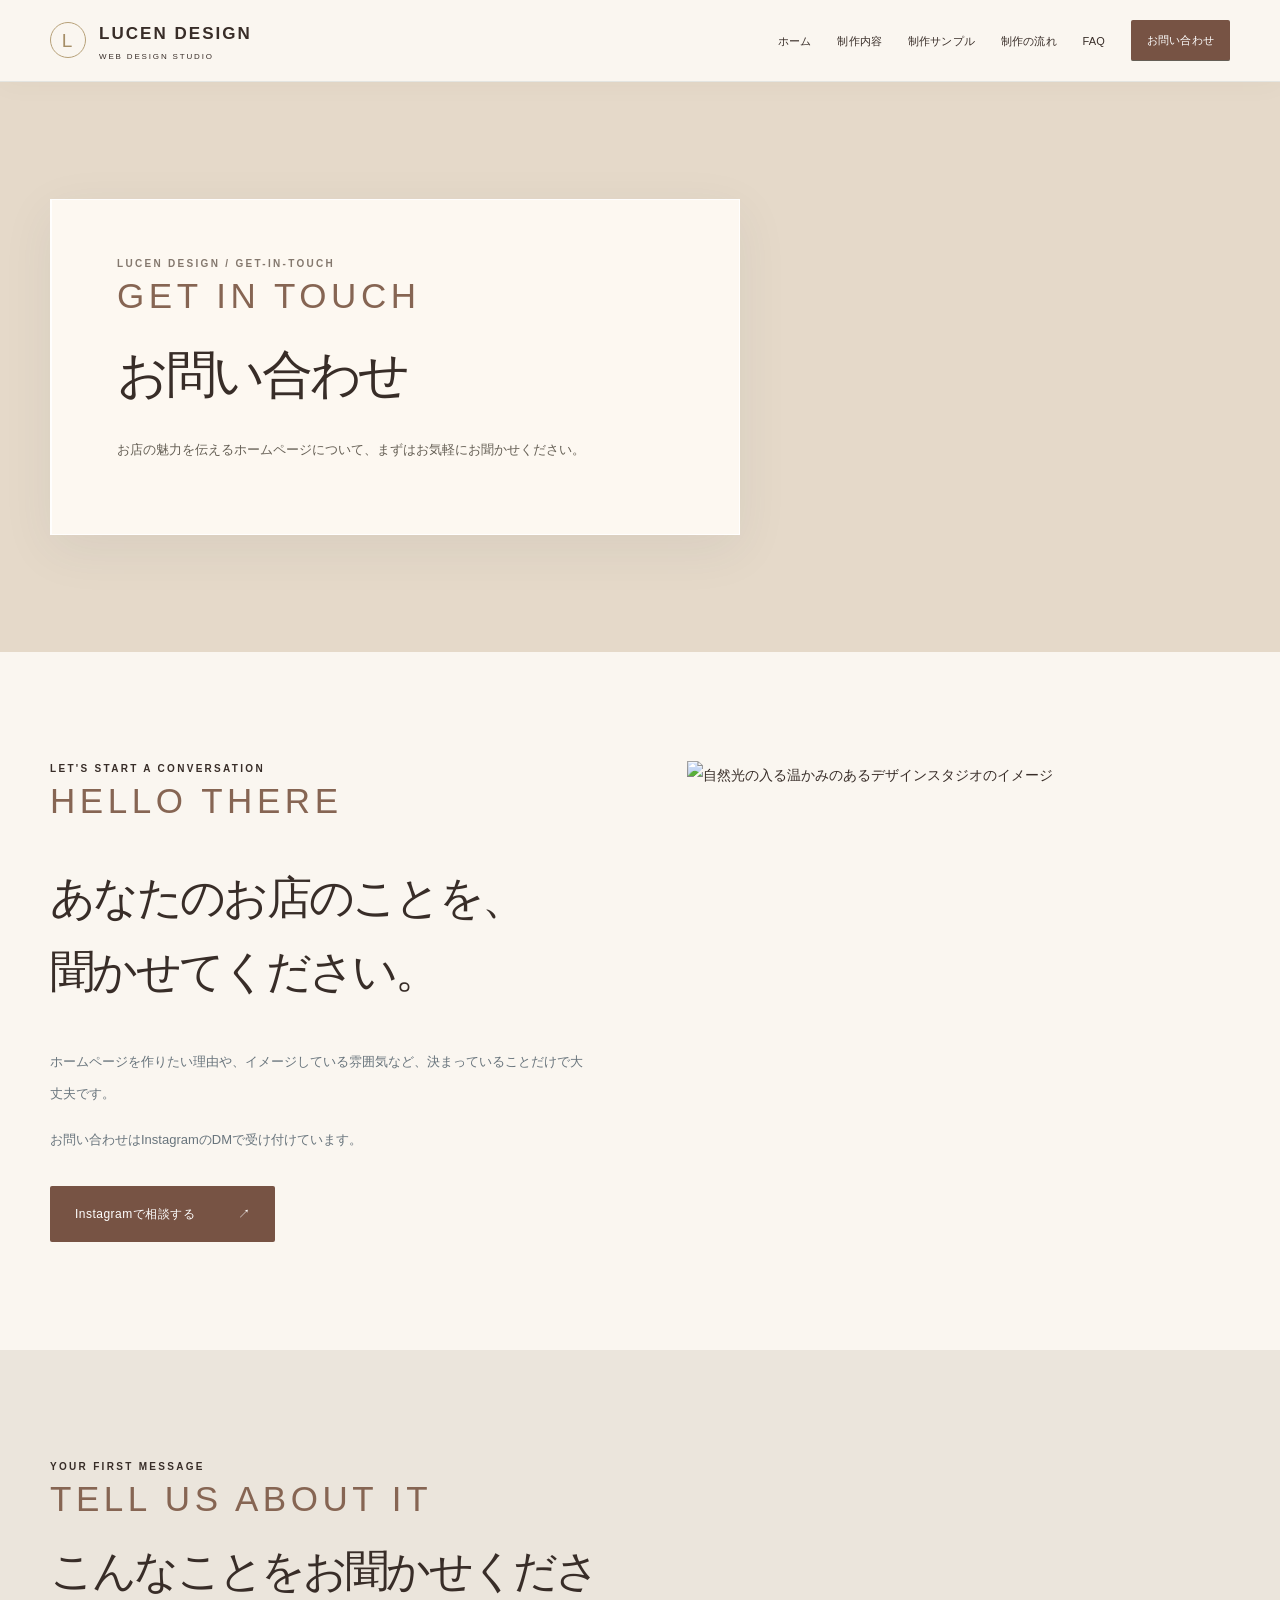
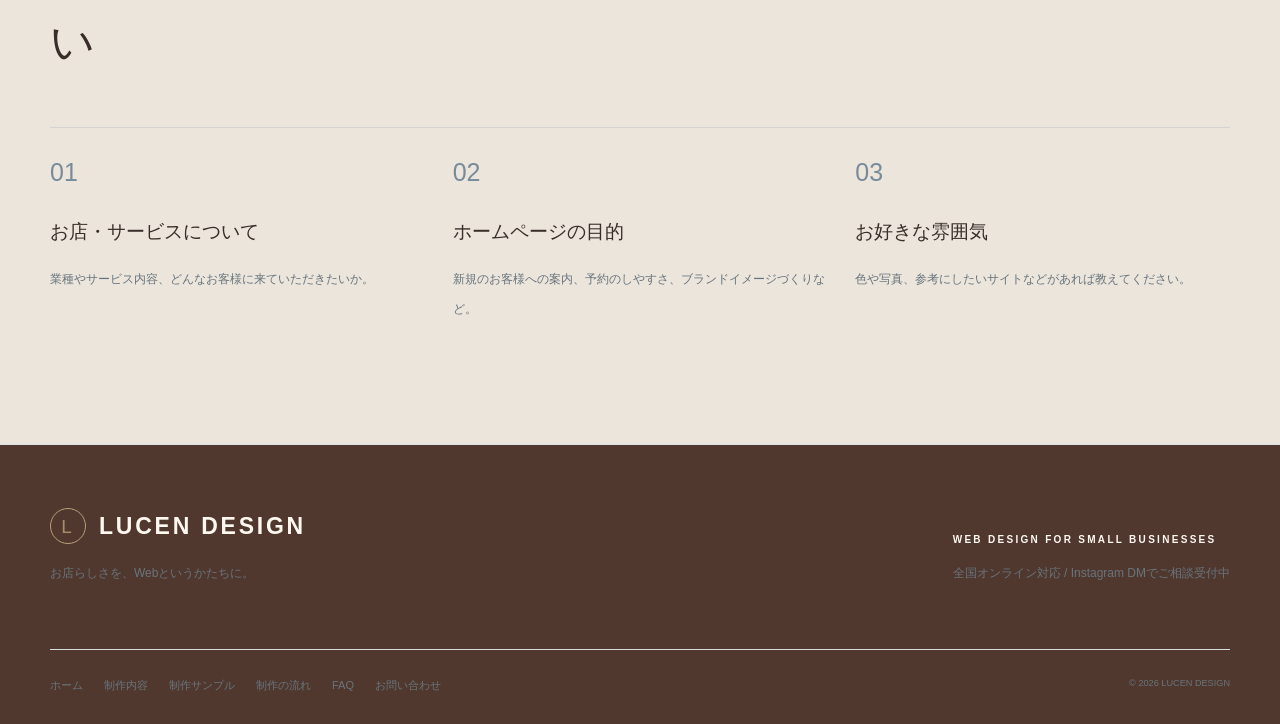
==== contact/index.html @ bf63c30c "Refresh ivory palette stylesheet cache version" ====
<!doctype html><html lang="ja"><head><meta charset="utf-8"><meta name="viewport" content="width=device-width,initial-scale=1"><meta name="theme-color" content="#FAF6F0"><meta name="description" content="LUCEN DESIGNのホームページ制作相談。InstagramのDMからお問い合わせいただけます。"><meta property="og:title" content="LUCEN DESIGN | お問い合わせ"><meta property="og:description" content="LUCEN DESIGNのホームページ制作相談。InstagramのDMからお問い合わせいただけます。"><meta property="og:type" content="website"><link rel="canonical" href="https://vbpzvm6dhc-svg.github.io/shop-website-projects/contact/"><meta name="design-version" content="LUCEN Editorial Glass v5 Production | 2026-11-01"><title>お問い合わせ | LUCEN DESIGN</title><style>
:root{--ink:#302d29;--muted:#706b64;--cream:#FAF6F0;--milk:#fffdf8;--stone:#e9e3da;--taupe:#a58e7e;--forest:#6A493C;--line:rgba(76,67,57,.19);--sans:Arial,'Hiragino Kaku Gothic ProN',sans-serif;}
*{box-sizing:border-box}html{scroll-behavior:smooth;scroll-padding-top:86px}body{margin:0;background:var(--cream);font:400 14px/2 var(--sans);color:var(--ink);-webkit-font-smoothing:antialiased}
a{color:inherit;text-decoration:none}a:focus-visible,summary:focus-visible{outline:2px solid #655447;outline-offset:5px}button{font:inherit}img{max-width:100%;display:block}::selection{background:#dbcbbc;color:#292620}
.wrap{width:min(100% - 84px,1180px);margin-inline:auto}.eyebrow{display:block;font:600 10px/1.8 Arial,sans-serif;letter-spacing:.23em;text-transform:uppercase}.editorial-label{font-family:Arial,sans-serif;font-style:normal;font-weight:500;font-size:clamp(25px,3.2vw,44px);line-height:1.25;color:#806d5e;letter-spacing:.085em;display:block;text-transform:uppercase}.section{padding:108px 0}.section-head{display:grid;grid-template-columns:1fr 1fr;gap:50px;align-items:end;margin-bottom:48px}.section-head h2,.title{font-weight:400;font-size:clamp(29px,3.4vw,48px);line-height:1.65;letter-spacing:-.065em;margin:14px 0 0}.section-head p,.lead{color:var(--muted);font-size:13px;line-height:2.5}.muted{color:var(--muted)}.small{font-size:11px}.line{border-top:1px solid var(--line)}.button{display:inline-flex;align-items:center;justify-content:space-between;gap:38px;padding:16px 25px;background:var(--forest);color:white;font-size:12px;font-weight:500;letter-spacing:.04em;min-width:225px;transition:background .2s,transform .2s}.button:hover{background:#4F372D;transform:translateY(-2px)}.button.ghost{background:transparent;color:var(--ink);border:1px solid #898075}.text-link{font-size:12px;letter-spacing:.04em;border-bottom:1px solid currentColor;padding-bottom:5px;display:inline-flex;gap:26px;align-items:center}.text-link:hover{opacity:.66}.footnote{font-size:11px;color:#847d73}
.site-header{height:82px;position:sticky;top:0;z-index:30;background:rgba(248,246,241,.92);border-bottom:1px solid rgba(70,63,54,.12);-webkit-backdrop-filter:blur(18px);backdrop-filter:blur(18px)}.header-inner{height:100%;display:flex;align-items:center;justify-content:space-between;gap:25px}.brand{display:flex;align-items:center;gap:13px;white-space:nowrap;font-size:17px;font-weight:600;letter-spacing:.12em}.brand-symbol{display:grid;place-items:center;border:1px solid #ae9f8f;width:36px;height:36px;border-radius:50%;font:400 19px/1 Arial,sans-serif;color:#8a7566}.brand small{display:block;font-size:8px;letter-spacing:.23em;font-weight:500;margin-top:0;line-height:1.6}.nav{display:flex;gap:clamp(12px,2vw,29px);align-items:center}.nav a{font-size:11px;white-space:nowrap;letter-spacing:.02em}.nav a[aria-current=page]{border-bottom:1px solid #655f56}.nav .contact-link{background:var(--forest);padding:9px 16px;color:#fff}.site-footer{background:#422F29;color:#e9e6de;padding:58px 0 28px}.footer-top{display:flex;justify-content:space-between;gap:35px;align-items:end;padding-bottom:52px}.footer-top .brand{font-size:23px}.footer-top p{font-size:12px;color:#CBB8A8}.footer-links{border-top:1px solid #826B5D;padding-top:24px;display:flex;gap:21px;flex-wrap:wrap;font-size:11px;color:#dddcd4}.footer-links small{margin-left:auto;color:#BCA799}
.hero{position:relative;min-height:730px;height:min(88svh,980px);background:#b7afa4 url('https://images.unsplash.com/photo-1497366811353-6870744d04b2?auto=format&fit=crop&w=2200&q=88') center 55%/cover no-repeat;isolation:isolate}.hero:after{content:"";position:absolute;inset:0;background:linear-gradient(90deg,rgba(26,26,22,.12),transparent 80%);z-index:-1}.hero-inner{height:100%;display:flex;align-items:center}.glass{background:rgba(252,249,242,.89);border:1px solid rgba(255,255,255,.77);box-shadow:0 25px 80px rgba(31,27,22,.16);backdrop-filter:blur(9px);-webkit-backdrop-filter:blur(9px)}.hero-panel{width:min(670px,67%);padding:clamp(35px,5vw,78px);position:relative}.hero-panel:after{content:"";display:block;width:65px;height:1px;background:#978271;margin-top:35px}.hero-panel .editorial-label{font-size:clamp(37px,5vw,66px);margin:0 0 -8px}.hero-panel h1{font-size:clamp(34px,4.1vw,59px);line-height:1.55;letter-spacing:-.07em;font-weight:400;margin:20px 0 25px}.hero-panel h1 span{display:block}.hero-panel p{font-size:13px;line-height:2.5;color:#5f594f;max-width:470px}.hero-actions{display:flex;align-items:center;gap:25px;flex-wrap:wrap;margin-top:34px}.hero-label{position:absolute;right:5vw;bottom:37px;font:500 10px/1.5 Arial,sans-serif;letter-spacing:.19em;color:white;text-shadow:0 1px 9px #333}.scroll-note{position:absolute;left:5vw;bottom:37px;font-size:10px;letter-spacing:.2em;color:#fff;text-shadow:0 1px 5px #333}
.ticker{border-bottom:1px solid var(--line);background:#fdfaf5}.ticker-inner{display:flex;justify-content:space-between;gap:20px;padding:16px 0;font:500 10px/1.8 Arial,sans-serif;letter-spacing:.19em;color:#8a8278}
.intro-grid{display:grid;grid-template-columns:37% 1fr;gap:9%;align-items:center}.portrait-frame{position:relative;min-height:540px}.portrait-frame img{height:540px;width:100%;object-fit:cover;filter:saturate(.74)}.portrait-label{position:absolute;bottom:-19px;right:-27px;background:rgba(251,249,245,.9);border:1px solid #fff;padding:20px 30px;backdrop-filter:blur(8px);font:400 27px/1.3 Arial,sans-serif;color:#987d69}.intro-copy h2{font-size:clamp(28px,3.3vw,44px);line-height:1.8;font-weight:400;letter-spacing:-.065em;margin:10px 0 25px}.intro-copy p{color:var(--muted);font-size:13px;line-height:2.6}.intro-copy .text-link{margin-top:22px}
.work-section{background:#eae4db}.projects{display:grid;grid-template-columns:1.16fr .84fr;gap:28px}.project{background:#f9f6ef;overflow:hidden;min-height:350px}.project-image{position:relative;height:380px;overflow:hidden;background:#cbb9a7}.project-image img{height:100%;width:100%;object-fit:cover;filter:saturate(.68)}.project-image:after{content:"";position:absolute;inset:0;background:linear-gradient(0deg,rgba(30,24,20,.42),transparent 65%)}.project-overlay{position:absolute;z-index:1;left:30px;bottom:28px;color:#fff;line-height:1.5}.project-overlay strong{font:400 clamp(27px,3vw,42px)/1.2 Arial,sans-serif;letter-spacing:.07em}.project-overlay small{display:block;font:500 10px/1.8 Arial,sans-serif;letter-spacing:.16em;margin-top:8px}.project-info{padding:25px 30px 30px;display:flex;justify-content:space-between;gap:20px;align-items:center}.project-info p{margin:0;font-size:11px;color:#6b655e;line-height:1.9}.project-info .arrow{font-size:24px}.project.alt .project-image{height:280px}.project.alt .project-info{padding-bottom:25px}.work-disclaimer{font-size:11px;color:#777168;margin:21px 0 0}
.values{display:grid;grid-template-columns:repeat(3,1fr);gap:28px;border-top:1px solid var(--line)}.value{padding-top:32px}.value .number{font:400 25px/1 Arial,sans-serif;color:#ae9988}.value h3{font-weight:500;font-size:19px;margin:23px 0 14px}.value p{font-size:12px;line-height:2.45;color:var(--muted)}
.story-strip{min-height:460px;display:flex;align-items:center;background:#bfb7ac url('https://images.unsplash.com/photo-1497366754035-f200968a6e72?auto=format&fit=crop&w=1400&q=85') center/cover no-repeat}.story-panel{padding:55px 65px;max-width:640px;margin-left:auto}.story-panel h2{font-size:clamp(26px,3vw,42px);font-weight:400;line-height:1.7;letter-spacing:-.06em;margin:0 0 23px}.story-panel p{font-size:12px;line-height:2.4;color:var(--muted)}
.steps{display:grid;grid-template-columns:repeat(4,1fr);gap:0;border-top:1px solid var(--line)}.step{padding:30px 23px 10px;border-right:1px solid var(--line)}.step:first-child{padding-left:0}.step:last-child{border-right:0}.step b{font:400 27px Arial,sans-serif;color:#A48C78}.step h3{font-size:16px;font-weight:500;margin:24px 0 10px}.step p{font-size:11px;line-height:2.2;color:var(--muted)}
.cta-section{background:#4F362D;color:#fff;padding:100px 0}.cta-grid{display:flex;justify-content:space-between;align-items:center;gap:40px}.cta-grid h2{font-size:clamp(30px,3.3vw,46px);line-height:1.7;font-weight:400;letter-spacing:-.06em;margin:6px 0 18px}.cta-grid p{font-size:12px;color:#E1D1C2}.cta-grid .editorial-label{color:#B28F78}.cta-grid .button{background:#f8f5f0;color:#422F29}
.subhero{min-height:570px;background:#c8c0b6 url('https://images.unsplash.com/photo-1497366754035-f200968a6e72?auto=format&fit=crop&w=1400&q=85') center/cover no-repeat;display:flex;align-items:center}.subhero .glass{padding:55px 65px;width:min(690px,70%)}.subhero .editorial-label{font-size:55px;margin-bottom:-4px}.subhero h1{font-size:clamp(34px,4vw,57px);line-height:1.6;font-weight:400;letter-spacing:-.065em;margin:0 0 18px}.subhero p{font-size:13px;color:#655f55;line-height:2.5}.subhero .eyebrow{color:#84786e}.article-section{padding:95px 0}.article-grid{display:grid;grid-template-columns:1fr 1fr;gap:35px}.editorial-card{background:#fffdf8;border:1px solid var(--line);padding:34px;min-height:190px}.editorial-card h3{font-weight:500;font-size:19px;letter-spacing:-.02em;margin:0 0 13px}.editorial-card p{font-size:12px;color:var(--muted);line-height:2.5;margin:0}.editorial-card .eyebrow{color:#aa9583;margin-bottom:14px}.mini-list{padding:0;list-style:none}.mini-list li{padding:20px 0;border-bottom:1px solid var(--line);font-size:13px;color:var(--muted)}.mini-list li strong{display:inline-block;min-width:135px;color:var(--ink);font-weight:500}
.detail-visual{display:grid;grid-template-columns:1fr 1fr;gap:40px;align-items:center}.detail-visual img{width:100%;height:460px;object-fit:cover}.detail-visual h2{font-size:clamp(30px,3vw,45px);font-weight:400;line-height:1.65}.detail-visual p{font-size:13px;color:var(--muted);line-height:2.55}.detail-visual .editorial-label{font-size:49px}
.faq-list{max-width:900px;margin:auto;border-top:1px solid var(--line)}details{border-bottom:1px solid var(--line)}summary{cursor:pointer;padding:25px 8px;display:flex;justify-content:space-between;gap:25px;list-style:none;font-size:14px;font-weight:500}summary::-webkit-details-marker{display:none}summary:after{content:'+';font-size:25px;line-height:1;color:#8d7d70}details[open] summary:after{content:'−'}details p{padding:0 8px 26px;margin:0;font-size:12px;color:var(--muted);line-height:2.5}
.contact-panel{display:grid;grid-template-columns:1fr 1fr;gap:8%;align-items:center}.contact-panel h2{font-size:clamp(30px,3.5vw,48px);line-height:1.65;letter-spacing:-.06em;font-weight:400}.contact-panel p{font-size:13px;color:var(--muted);line-height:2.5}.contact-panel .button{margin-top:17px}.contact-panel img{width:100%;height:480px;object-fit:cover}
@media(max-width:980px){.wrap{width:min(100% - 50px,1180px)}.nav{gap:13px}.nav a{font-size:10px}.header-inner{gap:12px}.hero-panel{width:min(680px,78%)}.projects{grid-template-columns:1fr 1fr}}
@media(max-width:720px){html{scroll-padding-top:115px}.site-header{height:auto;position:relative}.header-inner{display:block;padding:17px 0}.brand{margin-bottom:13px}.nav{display:flex;justify-content:flex-start;flex-wrap:wrap;gap:7px 17px}.nav a{font-size:10px}.nav .contact-link{padding:4px 11px}.wrap{width:min(100% - 36px,1180px)}.hero{height:auto;min-height:700px;background-position:58% center}.hero-inner{padding:80px 0;min-height:700px}.hero-panel{width:100%;padding:38px 27px}.hero-panel .editorial-label{font-size:46px}.hero-panel h1{font-size:clamp(31px,7.7vw,45px)}.hero-panel p{font-size:12px}.hero-actions{gap:18px}.hero-label,.scroll-note{bottom:17px;font-size:8px}.ticker-inner{font-size:8px}.ticker-inner span:nth-child(2){display:none}.section{padding:73px 0}.section-head{grid-template-columns:1fr;gap:6px;margin-bottom:32px}.section-head h2{font-size:32px}.intro-grid,.detail-visual,.contact-panel{grid-template-columns:1fr;gap:44px}.portrait-frame{min-height:350px}.portrait-frame img{height:380px}.portrait-label{right:0}.projects{grid-template-columns:1fr}.project-image,.project.alt .project-image{height:300px}.values{grid-template-columns:1fr}.value{padding-bottom:13px}.story-strip{padding:60px 0;min-height:410px}.story-panel{padding:33px 27px;margin:0}.steps{grid-template-columns:1fr 1fr}.step{border-bottom:1px solid var(--line);padding:22px!important}.step:nth-child(2){border-right:0}.cta-grid{display:block}.cta-grid .button{margin-top:28px}.subhero{min-height:560px;background-position:60% center}.subhero .glass{width:100%;padding:42px 30px}.article-grid{grid-template-columns:1fr;gap:18px}.article-section{padding:70px 0}.contact-panel img,.detail-visual img{height:330px}.footer-top{display:block}.footer-links small{margin-left:0;width:100%}}
@media(max-width:420px){.hero-panel{padding:33px 23px}.hero-panel h1{font-size:32px}.hero-panel .editorial-label{font-size:40px}.hero-actions .button{min-width:0;gap:15px}.hero-actions .text-link{font-size:11px}.steps{grid-template-columns:1fr}.step{border-right:0}.subhero .editorial-label{font-size:43px}.section-head h2{font-size:29px}}
@media(prefers-reduced-motion:reduce){html{scroll-behavior:auto}*,*:before,*:after{transition:none!important}}


/* Editorial Glass v4: cocoa and ivory, upright readable typography */
:root{--cream:#FAF6F0;--ink:#382D28;--muted:#75665B;--milk:#FFFCF7;--stone:#EBDFD3;--taupe:#A98875;--forest:#775344;--line:rgba(103,74,58,.2);--sans:-apple-system,BlinkMacSystemFont,"Hiragino Kaku Gothic ProN","Yu Gothic",Meiryo,Arial,sans-serif}
html,body{background:#FAF6F0!important;color:#382D28!important;font-family:var(--sans)!important}
.site-header{background:rgba(250,246,240,.96)!important}
.ticker,.section{background-color:#FAF6F0}
.work-section{background:#ECE0D5!important}
.site-footer,.cta-section{background:#50382F!important;color:#FFF9F1!important}
.nav .contact-link,.button{background:#775344!important;color:white!important}
.button:hover{background:#604233!important}
.glass{background:rgba(255,251,245,.92)!important;border-color:rgba(255,255,255,.85)!important}
.editorial-label,.hero-panel .editorial-label,.subhero .editorial-label,.cta-grid .editorial-label,.detail-visual .editorial-label,.portrait-label{
font-family:Arial,Helvetica,sans-serif!important;font-style:normal!important;font-weight:500!important;letter-spacing:.13em!important;text-transform:uppercase!important;line-height:1.3!important;color:#866553!important;font-size:clamp(22px,3vw,35px)!important}
.hero-panel .editorial-label,.subhero .editorial-label{margin-bottom:16px!important}
.portrait-label{font-size:15px!important}
.project-overlay strong{font-family:Arial,Helvetica,sans-serif!important;font-weight:500!important;letter-spacing:.1em!important}
@media(max-width:720px){.editorial-label,.hero-panel .editorial-label,.subhero .editorial-label{font-size:clamp(20px,5vw,28px)!important}}

/* Production QA v5 — consistent brown palette and readable small text */
@media(max-width:720px){.nav a,.footer-links a,.project-info p,.value p,.step p,.work-disclaimer,.eyebrow,.footnote{font-size:12px!important;line-height:1.85}.nav{row-gap:8px}.hero-panel p,.subhero p{font-size:13px!important;line-height:2.2}.hero-panel{max-width:640px}.header-inner{padding-block:16px}}
.skip-link{position:absolute;left:12px;top:-80px;background:#50382F;color:#fff;padding:9px 14px;z-index:999}.skip-link:focus{top:12px}
</style><link rel="icon" type="image/svg+xml" href="../favicon.svg"><link rel="stylesheet" href="../ivory-theme.css?v=7"></head><body><a class="skip-link" href="#main">本文へスキップ</a><header class="site-header"><div class="wrap header-inner"><a class="brand" href="../" aria-label="LUCEN DESIGN ホーム"><span class="brand-symbol" aria-hidden="true">L</span><span>LUCEN DESIGN<small>WEB DESIGN STUDIO</small></span></a><nav class="nav" aria-label="メインナビゲーション"><a href="../">ホーム</a><a href="../services/">制作内容</a><a href="../works/">制作サンプル</a><a href="../process/">制作の流れ</a><a href="../faq/">FAQ</a><a href="../contact/" aria-current="page" class="contact-link">お問い合わせ</a></nav></div></header><main id="main"><section class="subhero" style="background-image:url('https://images.unsplash.com/photo-1497366811353-6870744d04b2?auto=format&fit=crop&w=2200&q=88')"><div class="wrap"><div class="glass"><span class="eyebrow">LUCEN DESIGN / GET-IN-TOUCH</span><span class="editorial-label" lang="en">Get in touch</span><h1>お問い合わせ</h1><p>お店の魅力を伝えるホームページについて、まずはお気軽にお聞かせください。</p></div></div></section>
<section class="section"><div class="wrap contact-panel"><div><span class="eyebrow">LET'S START A CONVERSATION</span><span class="editorial-label">Hello there</span><h2>あなたのお店のことを、<br>聞かせてください。</h2><p>ホームページを作りたい理由や、イメージしている雰囲気など、決まっていることだけで大丈夫です。</p><p>お問い合わせはInstagramのDMで受け付けています。</p><a class="button" href="https://www.instagram.com/lucen.design/" target="_blank" rel="noopener noreferrer">Instagramで相談する <span aria-hidden="true">↗</span></a></div><img src="https://images.unsplash.com/photo-1497366858526-0766cadbe8fa?auto=format&fit=crop&w=1400&q=85" alt="自然光の入る温かみのあるデザインスタジオのイメージ" loading="lazy"></div></section>
<section class="section" style="background:#ebe5dc"><div class="wrap"><div class="section-head"><div><span class="eyebrow">YOUR FIRST MESSAGE</span><span class="editorial-label">Tell us about it</span><h2>こんなことをお聞かせください</h2></div></div><div class="values"><div class="value"><span class="number">01</span><h3>お店・サービスについて</h3><p>業種やサービス内容、どんなお客様に来ていただきたいか。</p></div><div class="value"><span class="number">02</span><h3>ホームページの目的</h3><p>新規のお客様への案内、予約のしやすさ、ブランドイメージづくりなど。</p></div><div class="value"><span class="number">03</span><h3>お好きな雰囲気</h3><p>色や写真、参考にしたいサイトなどがあれば教えてください。</p></div></div></div></section></main><footer class="site-footer"><div class="wrap"><div class="footer-top"><div><a href="../" class="brand"><span class="brand-symbol" aria-hidden="true">L</span>LUCEN DESIGN</a><p>お店らしさを、Webというかたちに。</p></div><div><span class="eyebrow">WEB DESIGN FOR SMALL BUSINESSES</span><p>全国オンライン対応 / Instagram DMでご相談受付中</p></div></div><div class="footer-links"><a href="../">ホーム</a><a href="../services/">制作内容</a><a href="../works/">制作サンプル</a><a href="../process/">制作の流れ</a><a href="../faq/">FAQ</a><a href="../contact/">お問い合わせ</a><small>© 2026 LUCEN DESIGN</small></div></div></footer></body></html>
---- ivory-theme.css ----
/* LUCEN DESIGN — Ivory Editorial refinement. Visual styling only. */
:root{--ink:#39342e;--muted:#776f65;--cream:#f8f5ed;--milk:#fffdf8;--stone:#eee8de;--taupe:#b6a28b;--forest:#77634f;--line:rgba(116,96,74,.18)}
body{background:#f8f5ed;color:var(--ink)}
.site-header{background:rgba(255,253,247,.95);border-bottom:1px solid #e7ded0;box-shadow:0 3px 25px rgba(94,75,51,.035)}
.brand-symbol{border-color:#c6ab83;color:#a48660}
.nav .contact-link,.button{background:#796651;color:#fff;border-radius:2px}
.nav .contact-link:hover,.button:hover{background:#5f4c3a}
.button.ghost{background:rgba(255,253,247,.75);border-color:#c5b49e;color:#54483c}
.hero{background-color:#e8dfd1;background-blend-mode:screen}
.hero:after{background:linear-gradient(90deg,rgba(250,246,237,.28),rgba(251,248,242,.09))}
.glass{background:rgba(255,253,247,.94);border:1px solid rgba(217,203,181,.8);box-shadow:0 18px 65px rgba(91,71,49,.10)}
.hero-panel{border-left:3px solid #c7aa7e}
.hero-panel:after{background:#bba17d}
.editorial-label{color:#a18a6c;letter-spacing:.1em}
.ticker{background:#fffcf6}
.work-section{background:#f0eae0}
.project,.editorial-card{background:#fffcf7;border:1px solid #e9dfd1;box-shadow:0 12px 32px rgba(102,79,50,.045)}
.project-image{background:#e2d4c1}
.portrait-label{background:#fffcf6;color:#a58a6c;border:1px solid #e8dece}
.story-strip{background-color:#e5d9c9;background-blend-mode:screen}
.story-panel{border-left:3px solid #c7aa7e}
.cta-section{background:#e9dfd0;color:#44392f;border-top:1px solid #d8c9b4;border-bottom:1px solid #d8c9b4}
.cta-grid p{color:#756859}.cta-grid .editorial-label{color:#9b8060}.cta-grid .button{background:#75604b;color:#fff}
.site-footer{background:#e9e1d5;color:#4b4035;border-top:1px solid #d8c8b3}
.footer-top p,.footer-links,.footer-links small{color:#796b5d}
.footer-links{border-top-color:#cfc0ac}
.subhero{background-color:#e5d9c9;background-blend-mode:screen}
.subhero .glass{border-left:3px solid #c7aa7e}
.value .number,.step b{color:#b59b79}
a:focus-visible,summary:focus-visible{outline-color:#a88b62}
@media(max-width:700px){.hero-panel{border-left-width:2px}.site-header{background:rgba(255,253,247,.97)}}

/* LUCEN refined palette: ivory 85%, dusty blue 12%, champagne gold 3%. */
:root{--ink:#36414a;--muted:#68747c;--cream:#f8f5ed;--milk:#fffdf8;--stone:#eeeae2;--taupe:#788b9b;--forest:#788b9b;--line:rgba(120,139,155,.20)}
body{background:#f8f5ed;color:#36414a}
.site-header{background:rgba(255,253,248,.96);border-bottom-color:#e4e5e1}
.brand-symbol{color:#a58e68;border-color:#b6a078}
.editorial-label,.portrait-label{color:#788b9b}
.hero-panel{border-left:2px solid #b6a078}
.hero-panel:after{background:#b6a078}
.glass{background:rgba(255,253,248,.94);border-color:rgba(120,139,155,.17);box-shadow:0 14px 48px rgba(54,65,74,.075)}
.nav .contact-link,.button,.cta-grid .button{background:#788b9b;color:#fff}
.nav .contact-link:hover,.button:hover,.cta-grid .button:hover{background:#627888}
.button.ghost{background:#fffdf8;color:#36414a;border-color:#c6d0d6}
.work-section{background:#f1eee7}
.project,.editorial-card{background:#fffdf8;border-color:#e2e5e5;box-shadow:0 10px 28px rgba(54,65,74,.035)}
.cta-section{background:#eef0ed;color:#36414a;border-color:#dce2e3}
.cta-grid p{color:#68747c}.cta-grid .editorial-label{color:#788b9b}
.site-footer{background:#eceeea;color:#36414a;border-top-color:#dce2e3}
.footer-top p,.footer-links,.footer-links small{color:#68747c}
.footer-links{border-top-color:#d4dcde}
.value .number,.step b{color:#788b9b}
.story-panel,.subhero .glass{border-left:2px solid #b6a078}
a:focus-visible,summary:focus-visible{outline-color:#788b9b}
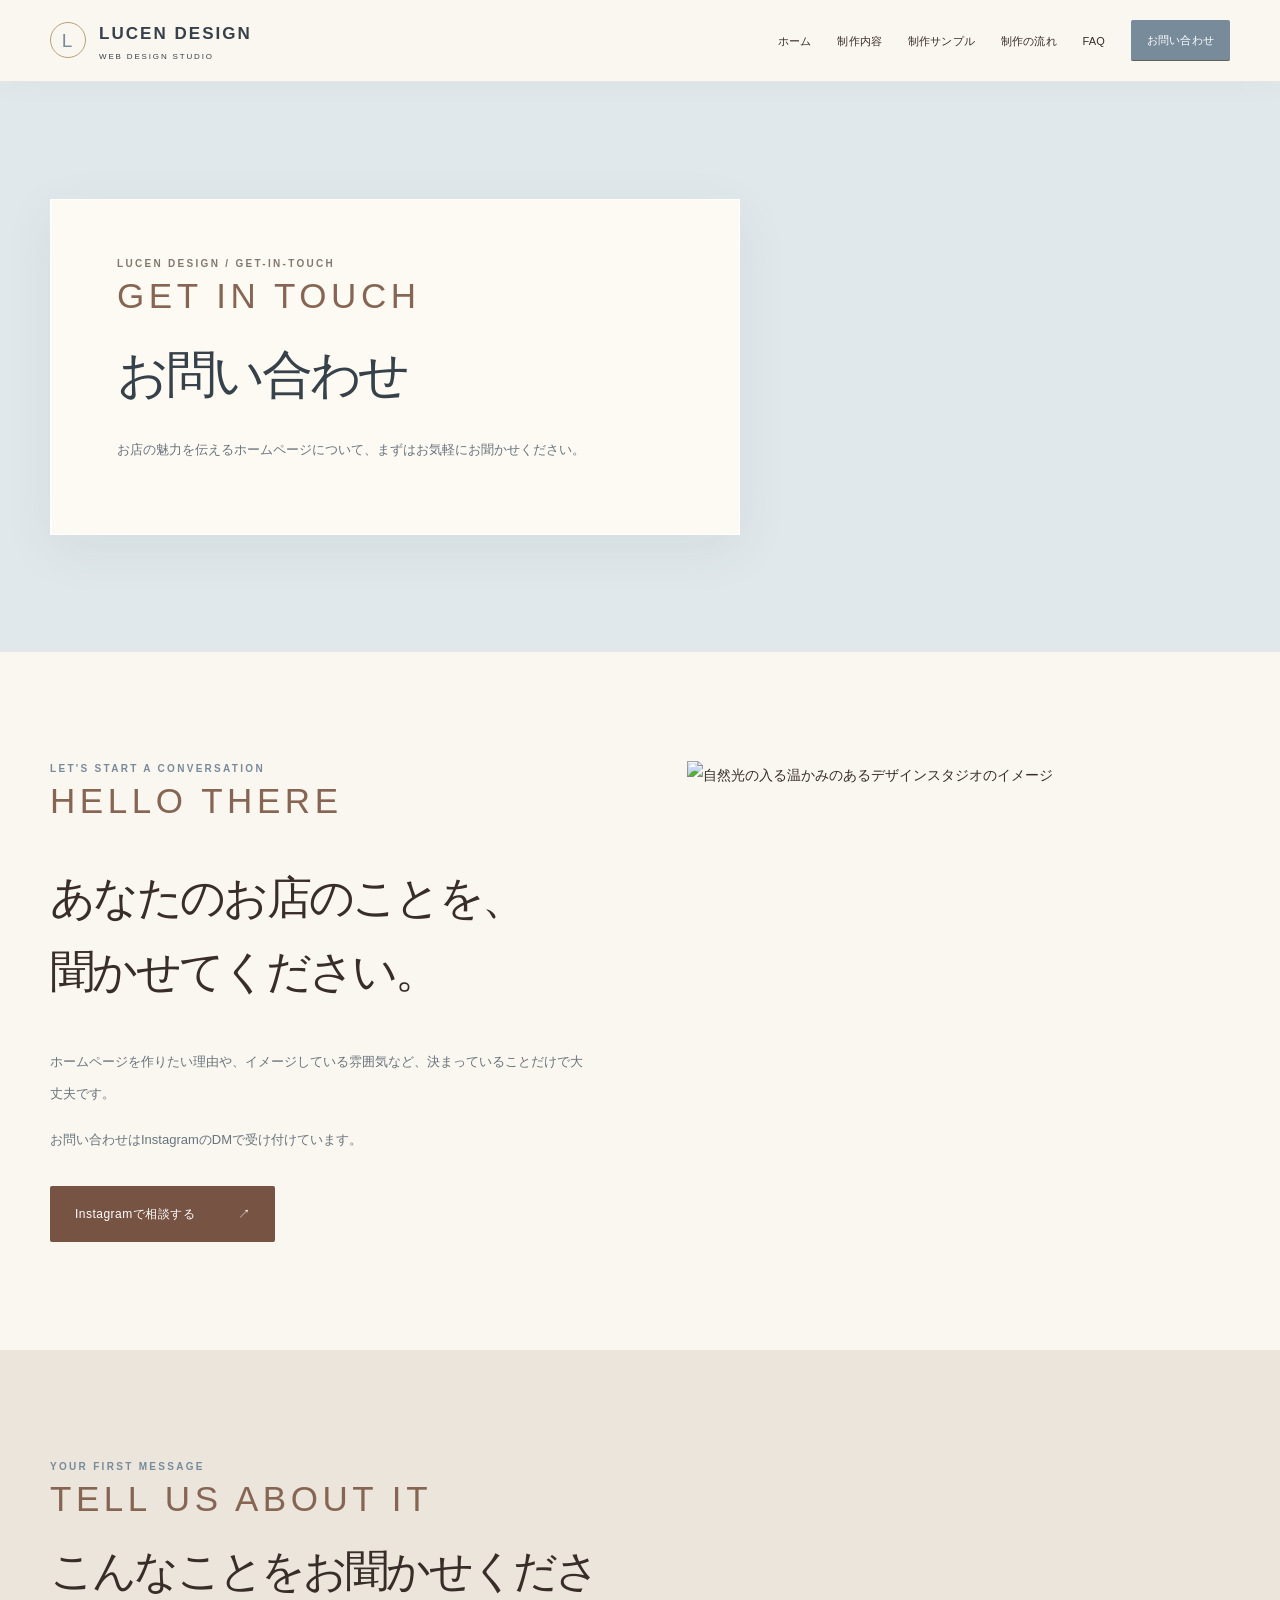
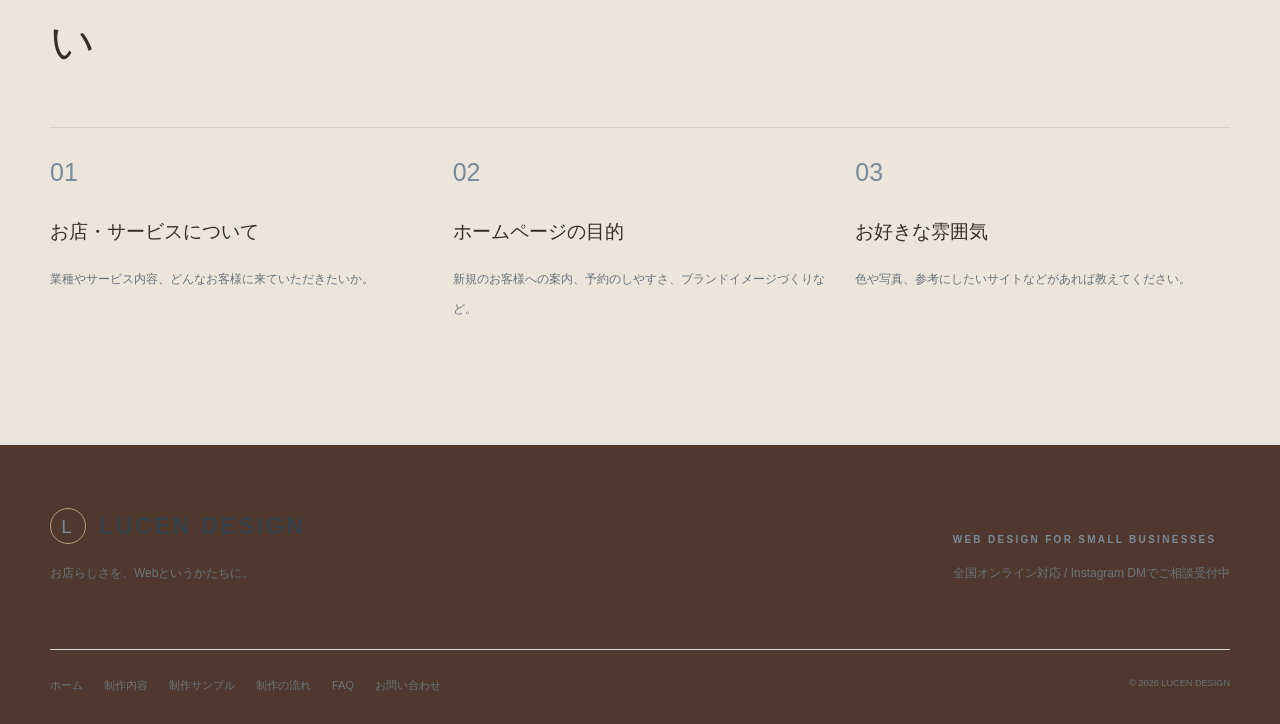
==== commit f490431e: "Bust theme cache for visible blue palette v8" ====
--- a/contact/index.html
+++ b/contact/index.html
@@ -42,6 +42,6 @@
 /* Production QA v5 — consistent brown palette and readable small text */
 @media(max-width:720px){.nav a,.footer-links a,.project-info p,.value p,.step p,.work-disclaimer,.eyebrow,.footnote{font-size:12px!important;line-height:1.85}.nav{row-gap:8px}.hero-panel p,.subhero p{font-size:13px!important;line-height:2.2}.hero-panel{max-width:640px}.header-inner{padding-block:16px}}
 .skip-link{position:absolute;left:12px;top:-80px;background:#50382F;color:#fff;padding:9px 14px;z-index:999}.skip-link:focus{top:12px}
-</style><link rel="icon" type="image/svg+xml" href="../favicon.svg"><link rel="stylesheet" href="../ivory-theme.css?v=7"></head><body><a class="skip-link" href="#main">本文へスキップ</a><header class="site-header"><div class="wrap header-inner"><a class="brand" href="../" aria-label="LUCEN DESIGN ホーム"><span class="brand-symbol" aria-hidden="true">L</span><span>LUCEN DESIGN<small>WEB DESIGN STUDIO</small></span></a><nav class="nav" aria-label="メインナビゲーション"><a href="../">ホーム</a><a href="../services/">制作内容</a><a href="../works/">制作サンプル</a><a href="../process/">制作の流れ</a><a href="../faq/">FAQ</a><a href="../contact/" aria-current="page" class="contact-link">お問い合わせ</a></nav></div></header><main id="main"><section class="subhero" style="background-image:url('https://images.unsplash.com/photo-1497366811353-6870744d04b2?auto=format&fit=crop&w=2200&q=88')"><div class="wrap"><div class="glass"><span class="eyebrow">LUCEN DESIGN / GET-IN-TOUCH</span><span class="editorial-label" lang="en">Get in touch</span><h1>お問い合わせ</h1><p>お店の魅力を伝えるホームページについて、まずはお気軽にお聞かせください。</p></div></div></section>
+</style><link rel="icon" type="image/svg+xml" href="../favicon.svg"><link rel="stylesheet" href="../ivory-theme.css?v=8"></head><body><a class="skip-link" href="#main">本文へスキップ</a><header class="site-header"><div class="wrap header-inner"><a class="brand" href="../" aria-label="LUCEN DESIGN ホーム"><span class="brand-symbol" aria-hidden="true">L</span><span>LUCEN DESIGN<small>WEB DESIGN STUDIO</small></span></a><nav class="nav" aria-label="メインナビゲーション"><a href="../">ホーム</a><a href="../services/">制作内容</a><a href="../works/">制作サンプル</a><a href="../process/">制作の流れ</a><a href="../faq/">FAQ</a><a href="../contact/" aria-current="page" class="contact-link">お問い合わせ</a></nav></div></header><main id="main"><section class="subhero" style="background-image:url('https://images.unsplash.com/photo-1497366811353-6870744d04b2?auto=format&fit=crop&w=2200&q=88')"><div class="wrap"><div class="glass"><span class="eyebrow">LUCEN DESIGN / GET-IN-TOUCH</span><span class="editorial-label" lang="en">Get in touch</span><h1>お問い合わせ</h1><p>お店の魅力を伝えるホームページについて、まずはお気軽にお聞かせください。</p></div></div></section>
 <section class="section"><div class="wrap contact-panel"><div><span class="eyebrow">LET'S START A CONVERSATION</span><span class="editorial-label">Hello there</span><h2>あなたのお店のことを、<br>聞かせてください。</h2><p>ホームページを作りたい理由や、イメージしている雰囲気など、決まっていることだけで大丈夫です。</p><p>お問い合わせはInstagramのDMで受け付けています。</p><a class="button" href="https://www.instagram.com/lucen.design/" target="_blank" rel="noopener noreferrer">Instagramで相談する <span aria-hidden="true">↗</span></a></div><img src="https://images.unsplash.com/photo-1497366858526-0766cadbe8fa?auto=format&fit=crop&w=1400&q=85" alt="自然光の入る温かみのあるデザインスタジオのイメージ" loading="lazy"></div></section>
 <section class="section" style="background:#ebe5dc"><div class="wrap"><div class="section-head"><div><span class="eyebrow">YOUR FIRST MESSAGE</span><span class="editorial-label">Tell us about it</span><h2>こんなことをお聞かせください</h2></div></div><div class="values"><div class="value"><span class="number">01</span><h3>お店・サービスについて</h3><p>業種やサービス内容、どんなお客様に来ていただきたいか。</p></div><div class="value"><span class="number">02</span><h3>ホームページの目的</h3><p>新規のお客様への案内、予約のしやすさ、ブランドイメージづくりなど。</p></div><div class="value"><span class="number">03</span><h3>お好きな雰囲気</h3><p>色や写真、参考にしたいサイトなどがあれば教えてください。</p></div></div></div></section></main><footer class="site-footer"><div class="wrap"><div class="footer-top"><div><a href="../" class="brand"><span class="brand-symbol" aria-hidden="true">L</span>LUCEN DESIGN</a><p>お店らしさを、Webというかたちに。</p></div><div><span class="eyebrow">WEB DESIGN FOR SMALL BUSINESSES</span><p>全国オンライン対応 / Instagram DMでご相談受付中</p></div></div><div class="footer-links"><a href="../">ホーム</a><a href="../services/">制作内容</a><a href="../works/">制作サンプル</a><a href="../process/">制作の流れ</a><a href="../faq/">FAQ</a><a href="../contact/">お問い合わせ</a><small>© 2026 LUCEN DESIGN</small></div></div></footer></body></html>
--- a/ivory-theme.css
+++ b/ivory-theme.css
@@ -52,3 +52,23 @@
 .value .number,.step b{color:#788b9b}
 .story-panel,.subhero .glass{border-left:2px solid #b6a078}
 a:focus-visible,summary:focus-visible{outline-color:#788b9b}
+
+/* v8: visible blue-and-ivory treatment, replacing remaining hard-coded brown values */
+.hero{background-color:#dbe5e9;background-blend-mode:luminosity; }
+.hero:after{background:linear-gradient(90deg,rgba(241,246,247,.22),rgba(240,244,245,.06))}
+.hero-panel.glass{background:rgba(255,253,248,.96);border:1px solid #dce4e7;border-left:3px solid #b6a078}
+.hero-panel .editorial-label,.subhero .editorial-label,.section-head .editorial-label{color:#788b9b}
+.hero-panel h1,.subhero h1{color:#36414a}
+.hero-panel p,.subhero p{color:#68747c}
+.hero-actions .text-link{color:#526d80;border-bottom-color:#788b9b}
+.nav .contact-link{background:#788b9b!important;color:#fff}
+.nav .contact-link:hover{background:#627888!important}
+.ticker,.ticker-inner{background:#f0f3f2;color:#667f8e}
+.brand{color:#36414a}.brand-symbol{color:#788b9b;border-color:#b6a078}
+.eyebrow{color:#788b9b}
+.hero-label,.scroll-note{color:#fff}
+.project-info p,.work-disclaimer,.footnote{color:#68747c}
+.editorial-card .eyebrow{color:#788b9b}
+.story-strip,.subhero{background-color:#e0e8eb;background-blend-mode:luminosity}
+.cta-section{background:#e5ebed;color:#36414a}
+.site-footer{background:#e8edef;color:#36414a}
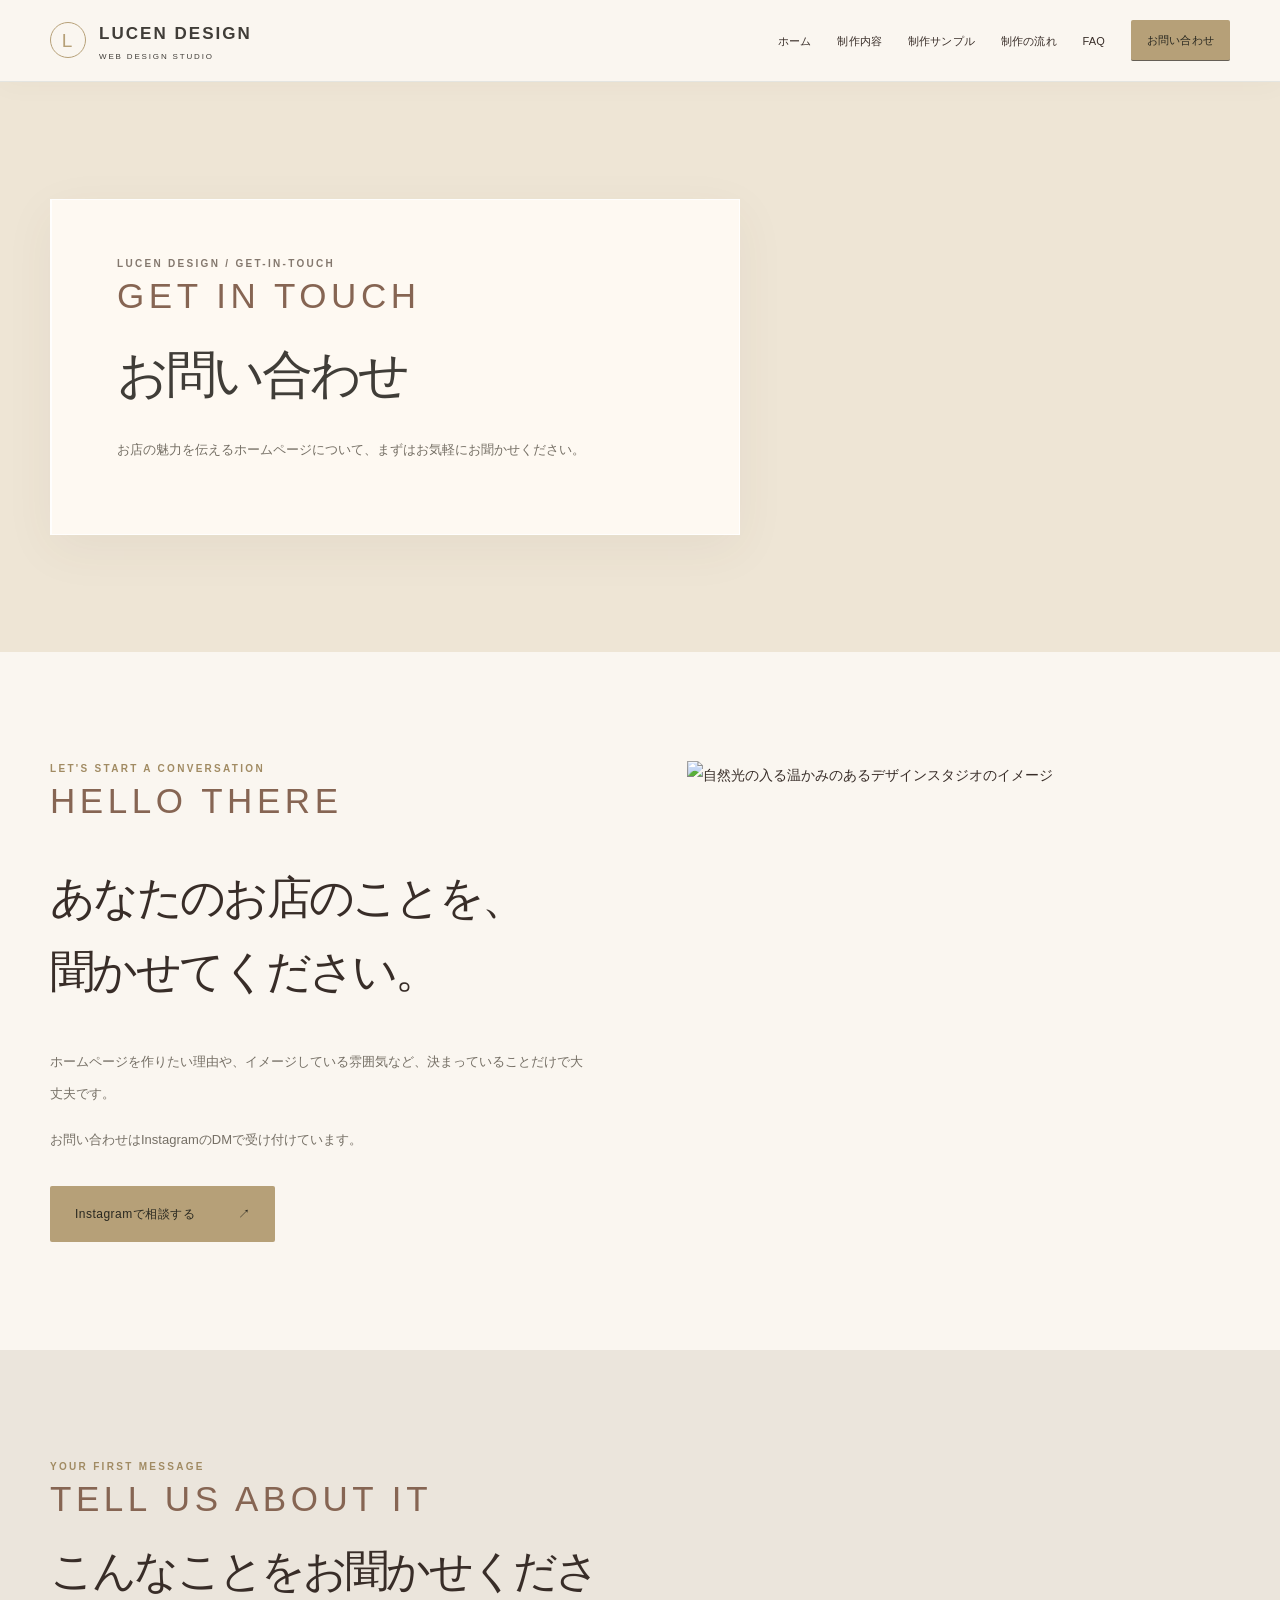
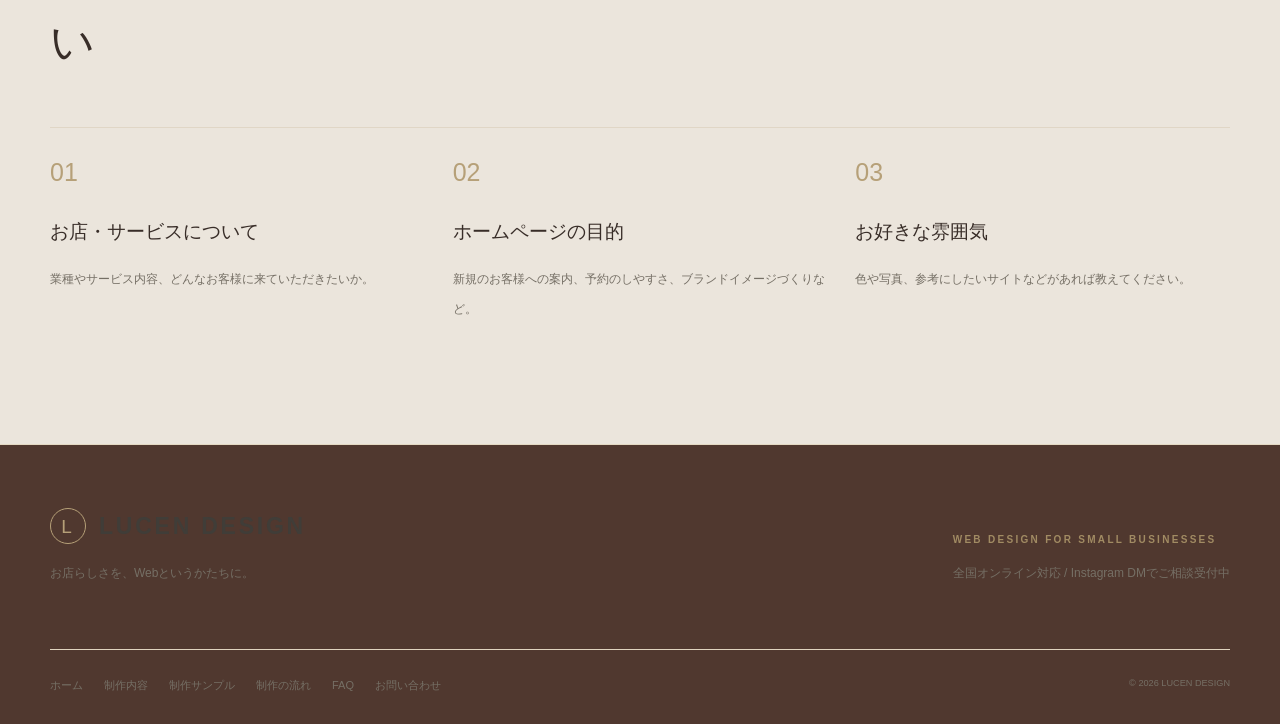
==== commit 0c79d4b0: "Refresh champagne-gold theme cache v9" ====
--- a/contact/index.html
+++ b/contact/index.html
@@ -42,6 +42,6 @@
 /* Production QA v5 — consistent brown palette and readable small text */
 @media(max-width:720px){.nav a,.footer-links a,.project-info p,.value p,.step p,.work-disclaimer,.eyebrow,.footnote{font-size:12px!important;line-height:1.85}.nav{row-gap:8px}.hero-panel p,.subhero p{font-size:13px!important;line-height:2.2}.hero-panel{max-width:640px}.header-inner{padding-block:16px}}
 .skip-link{position:absolute;left:12px;top:-80px;background:#50382F;color:#fff;padding:9px 14px;z-index:999}.skip-link:focus{top:12px}
-</style><link rel="icon" type="image/svg+xml" href="../favicon.svg"><link rel="stylesheet" href="../ivory-theme.css?v=8"></head><body><a class="skip-link" href="#main">本文へスキップ</a><header class="site-header"><div class="wrap header-inner"><a class="brand" href="../" aria-label="LUCEN DESIGN ホーム"><span class="brand-symbol" aria-hidden="true">L</span><span>LUCEN DESIGN<small>WEB DESIGN STUDIO</small></span></a><nav class="nav" aria-label="メインナビゲーション"><a href="../">ホーム</a><a href="../services/">制作内容</a><a href="../works/">制作サンプル</a><a href="../process/">制作の流れ</a><a href="../faq/">FAQ</a><a href="../contact/" aria-current="page" class="contact-link">お問い合わせ</a></nav></div></header><main id="main"><section class="subhero" style="background-image:url('https://images.unsplash.com/photo-1497366811353-6870744d04b2?auto=format&fit=crop&w=2200&q=88')"><div class="wrap"><div class="glass"><span class="eyebrow">LUCEN DESIGN / GET-IN-TOUCH</span><span class="editorial-label" lang="en">Get in touch</span><h1>お問い合わせ</h1><p>お店の魅力を伝えるホームページについて、まずはお気軽にお聞かせください。</p></div></div></section>
+</style><link rel="icon" type="image/svg+xml" href="../favicon.svg"><link rel="stylesheet" href="../ivory-theme.css?v=9"></head><body><a class="skip-link" href="#main">本文へスキップ</a><header class="site-header"><div class="wrap header-inner"><a class="brand" href="../" aria-label="LUCEN DESIGN ホーム"><span class="brand-symbol" aria-hidden="true">L</span><span>LUCEN DESIGN<small>WEB DESIGN STUDIO</small></span></a><nav class="nav" aria-label="メインナビゲーション"><a href="../">ホーム</a><a href="../services/">制作内容</a><a href="../works/">制作サンプル</a><a href="../process/">制作の流れ</a><a href="../faq/">FAQ</a><a href="../contact/" aria-current="page" class="contact-link">お問い合わせ</a></nav></div></header><main id="main"><section class="subhero" style="background-image:url('https://images.unsplash.com/photo-1497366811353-6870744d04b2?auto=format&fit=crop&w=2200&q=88')"><div class="wrap"><div class="glass"><span class="eyebrow">LUCEN DESIGN / GET-IN-TOUCH</span><span class="editorial-label" lang="en">Get in touch</span><h1>お問い合わせ</h1><p>お店の魅力を伝えるホームページについて、まずはお気軽にお聞かせください。</p></div></div></section>
 <section class="section"><div class="wrap contact-panel"><div><span class="eyebrow">LET'S START A CONVERSATION</span><span class="editorial-label">Hello there</span><h2>あなたのお店のことを、<br>聞かせてください。</h2><p>ホームページを作りたい理由や、イメージしている雰囲気など、決まっていることだけで大丈夫です。</p><p>お問い合わせはInstagramのDMで受け付けています。</p><a class="button" href="https://www.instagram.com/lucen.design/" target="_blank" rel="noopener noreferrer">Instagramで相談する <span aria-hidden="true">↗</span></a></div><img src="https://images.unsplash.com/photo-1497366858526-0766cadbe8fa?auto=format&fit=crop&w=1400&q=85" alt="自然光の入る温かみのあるデザインスタジオのイメージ" loading="lazy"></div></section>
 <section class="section" style="background:#ebe5dc"><div class="wrap"><div class="section-head"><div><span class="eyebrow">YOUR FIRST MESSAGE</span><span class="editorial-label">Tell us about it</span><h2>こんなことをお聞かせください</h2></div></div><div class="values"><div class="value"><span class="number">01</span><h3>お店・サービスについて</h3><p>業種やサービス内容、どんなお客様に来ていただきたいか。</p></div><div class="value"><span class="number">02</span><h3>ホームページの目的</h3><p>新規のお客様への案内、予約のしやすさ、ブランドイメージづくりなど。</p></div><div class="value"><span class="number">03</span><h3>お好きな雰囲気</h3><p>色や写真、参考にしたいサイトなどがあれば教えてください。</p></div></div></div></section></main><footer class="site-footer"><div class="wrap"><div class="footer-top"><div><a href="../" class="brand"><span class="brand-symbol" aria-hidden="true">L</span>LUCEN DESIGN</a><p>お店らしさを、Webというかたちに。</p></div><div><span class="eyebrow">WEB DESIGN FOR SMALL BUSINESSES</span><p>全国オンライン対応 / Instagram DMでご相談受付中</p></div></div><div class="footer-links"><a href="../">ホーム</a><a href="../services/">制作内容</a><a href="../works/">制作サンプル</a><a href="../process/">制作の流れ</a><a href="../faq/">FAQ</a><a href="../contact/">お問い合わせ</a><small>© 2026 LUCEN DESIGN</small></div></div></footer></body></html>
--- a/ivory-theme.css
+++ b/ivory-theme.css
@@ -72,3 +72,31 @@
 .story-strip,.subhero{background-color:#e0e8eb;background-blend-mode:luminosity}
 .cta-section{background:#e5ebed;color:#36414a}
 .site-footer{background:#e8edef;color:#36414a}
+
+/* v9 champagne-gold trial: ivory + restrained gold, no dusty-blue accents */
+:root{--ink:#403d38;--muted:#756f65;--cream:#f8f5ed;--taupe:#b6a078;--forest:#b6a078;--line:rgba(182,160,120,.22)}
+body{color:var(--ink)}
+.brand{color:#403d38}.brand-symbol{color:#b6a078;border-color:#b6a078}
+.editorial-label,.portrait-label,.hero-panel .editorial-label,.subhero .editorial-label,.section-head .editorial-label{color:#b6a078}
+.nav .contact-link,.button,.cta-grid .button{background:#b6a078!important;color:#292820!important}
+.nav .contact-link:hover,.button:hover,.cta-grid .button:hover{background:#a48b5f!important}
+.hero{background-color:#eee5d5;background-blend-mode:screen}
+.hero:after{background:linear-gradient(90deg,rgba(250,246,237,.25),rgba(251,248,242,.06))}
+.hero-panel.glass{background:rgba(255,253,248,.96);border-color:#e9dfca;border-left:3px solid #b6a078}
+.hero-panel h1,.subhero h1{color:#403d38}
+.hero-panel p,.subhero p{color:#756f65}
+.hero-actions .text-link{color:#8d7957;border-bottom-color:#b6a078}
+.ticker,.ticker-inner{background:#f8f3e9;color:#978464}
+.eyebrow,.editorial-card .eyebrow{color:#a18b63}
+.glass{border-color:#e9dfca;box-shadow:0 14px 48px rgba(83,70,46,.06)}
+.work-section{background:#f3efe6}
+.project,.editorial-card{border-color:#e9dfca}
+.story-strip,.subhero{background-color:#eee5d5;background-blend-mode:screen}
+.cta-section{background:#f0eadf;color:#403d38;border-color:#e4d9c3}
+.cta-grid p{color:#756f65}.cta-grid .editorial-label{color:#b6a078}
+.site-footer{background:#efe9df;color:#403d38;border-top-color:#e4d9c3}
+.footer-top p,.footer-links,.footer-links small,.project-info p,.work-disclaimer,.footnote{color:#756f65}
+.footer-links{border-top-color:#e0d4bf}
+.value .number,.step b{color:#b6a078}
+.story-panel,.subhero .glass{border-left:2px solid #b6a078}
+a:focus-visible,summary:focus-visible{outline-color:#b6a078}
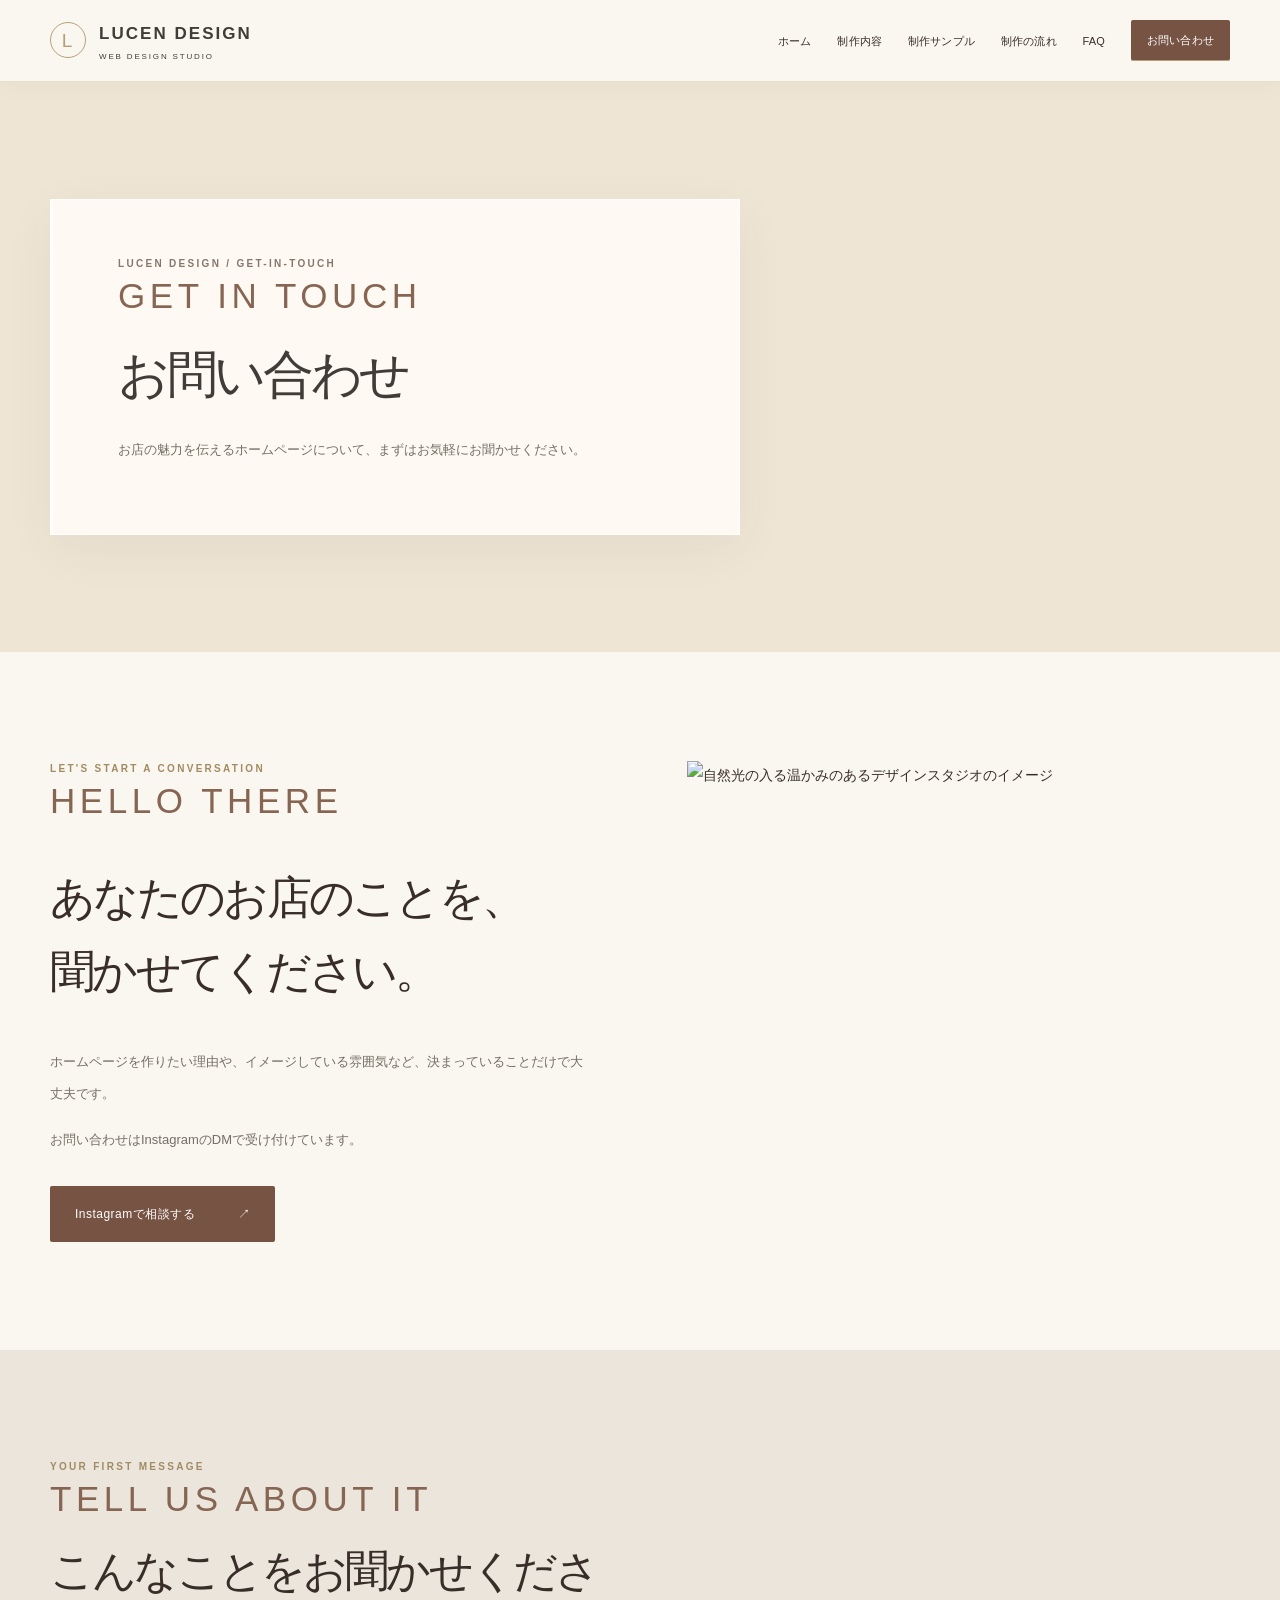
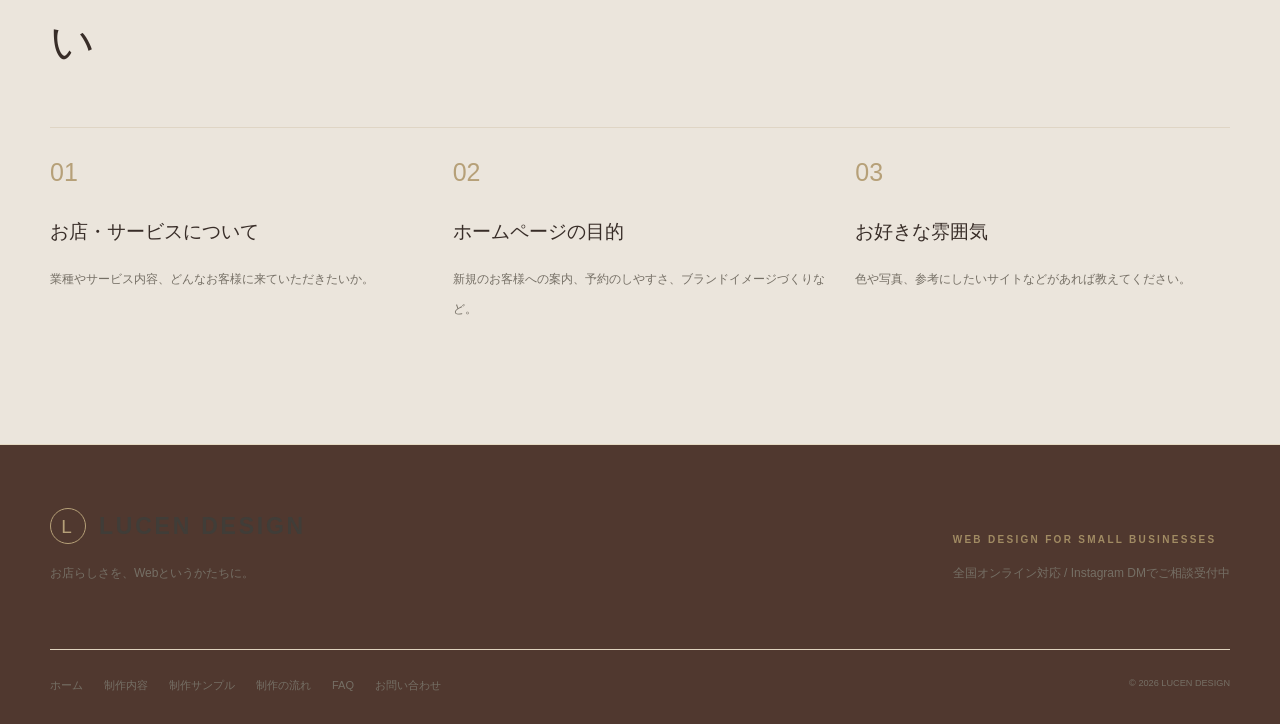
==== commit c1fc0356: "Load clean champagne-gold theme v10" ====
--- a/contact/index.html
+++ b/contact/index.html
@@ -42,6 +42,6 @@
 /* Production QA v5 — consistent brown palette and readable small text */
 @media(max-width:720px){.nav a,.footer-links a,.project-info p,.value p,.step p,.work-disclaimer,.eyebrow,.footnote{font-size:12px!important;line-height:1.85}.nav{row-gap:8px}.hero-panel p,.subhero p{font-size:13px!important;line-height:2.2}.hero-panel{max-width:640px}.header-inner{padding-block:16px}}
 .skip-link{position:absolute;left:12px;top:-80px;background:#50382F;color:#fff;padding:9px 14px;z-index:999}.skip-link:focus{top:12px}
-</style><link rel="icon" type="image/svg+xml" href="../favicon.svg"><link rel="stylesheet" href="../ivory-theme.css?v=9"></head><body><a class="skip-link" href="#main">本文へスキップ</a><header class="site-header"><div class="wrap header-inner"><a class="brand" href="../" aria-label="LUCEN DESIGN ホーム"><span class="brand-symbol" aria-hidden="true">L</span><span>LUCEN DESIGN<small>WEB DESIGN STUDIO</small></span></a><nav class="nav" aria-label="メインナビゲーション"><a href="../">ホーム</a><a href="../services/">制作内容</a><a href="../works/">制作サンプル</a><a href="../process/">制作の流れ</a><a href="../faq/">FAQ</a><a href="../contact/" aria-current="page" class="contact-link">お問い合わせ</a></nav></div></header><main id="main"><section class="subhero" style="background-image:url('https://images.unsplash.com/photo-1497366811353-6870744d04b2?auto=format&fit=crop&w=2200&q=88')"><div class="wrap"><div class="glass"><span class="eyebrow">LUCEN DESIGN / GET-IN-TOUCH</span><span class="editorial-label" lang="en">Get in touch</span><h1>お問い合わせ</h1><p>お店の魅力を伝えるホームページについて、まずはお気軽にお聞かせください。</p></div></div></section>
+</style><link rel="icon" type="image/svg+xml" href="../favicon.svg"><link rel="stylesheet" href="../ivory-theme.css?v=10"></head><body><a class="skip-link" href="#main">本文へスキップ</a><header class="site-header"><div class="wrap header-inner"><a class="brand" href="../" aria-label="LUCEN DESIGN ホーム"><span class="brand-symbol" aria-hidden="true">L</span><span>LUCEN DESIGN<small>WEB DESIGN STUDIO</small></span></a><nav class="nav" aria-label="メインナビゲーション"><a href="../">ホーム</a><a href="../services/">制作内容</a><a href="../works/">制作サンプル</a><a href="../process/">制作の流れ</a><a href="../faq/">FAQ</a><a href="../contact/" aria-current="page" class="contact-link">お問い合わせ</a></nav></div></header><main id="main"><section class="subhero" style="background-image:url('https://images.unsplash.com/photo-1497366811353-6870744d04b2?auto=format&fit=crop&w=2200&q=88')"><div class="wrap"><div class="glass"><span class="eyebrow">LUCEN DESIGN / GET-IN-TOUCH</span><span class="editorial-label" lang="en">Get in touch</span><h1>お問い合わせ</h1><p>お店の魅力を伝えるホームページについて、まずはお気軽にお聞かせください。</p></div></div></section>
 <section class="section"><div class="wrap contact-panel"><div><span class="eyebrow">LET'S START A CONVERSATION</span><span class="editorial-label">Hello there</span><h2>あなたのお店のことを、<br>聞かせてください。</h2><p>ホームページを作りたい理由や、イメージしている雰囲気など、決まっていることだけで大丈夫です。</p><p>お問い合わせはInstagramのDMで受け付けています。</p><a class="button" href="https://www.instagram.com/lucen.design/" target="_blank" rel="noopener noreferrer">Instagramで相談する <span aria-hidden="true">↗</span></a></div><img src="https://images.unsplash.com/photo-1497366858526-0766cadbe8fa?auto=format&fit=crop&w=1400&q=85" alt="自然光の入る温かみのあるデザインスタジオのイメージ" loading="lazy"></div></section>
 <section class="section" style="background:#ebe5dc"><div class="wrap"><div class="section-head"><div><span class="eyebrow">YOUR FIRST MESSAGE</span><span class="editorial-label">Tell us about it</span><h2>こんなことをお聞かせください</h2></div></div><div class="values"><div class="value"><span class="number">01</span><h3>お店・サービスについて</h3><p>業種やサービス内容、どんなお客様に来ていただきたいか。</p></div><div class="value"><span class="number">02</span><h3>ホームページの目的</h3><p>新規のお客様への案内、予約のしやすさ、ブランドイメージづくりなど。</p></div><div class="value"><span class="number">03</span><h3>お好きな雰囲気</h3><p>色や写真、参考にしたいサイトなどがあれば教えてください。</p></div></div></div></section></main><footer class="site-footer"><div class="wrap"><div class="footer-top"><div><a href="../" class="brand"><span class="brand-symbol" aria-hidden="true">L</span>LUCEN DESIGN</a><p>お店らしさを、Webというかたちに。</p></div><div><span class="eyebrow">WEB DESIGN FOR SMALL BUSINESSES</span><p>全国オンライン対応 / Instagram DMでご相談受付中</p></div></div><div class="footer-links"><a href="../">ホーム</a><a href="../services/">制作内容</a><a href="../works/">制作サンプル</a><a href="../process/">制作の流れ</a><a href="../faq/">FAQ</a><a href="../contact/">お問い合わせ</a><small>© 2026 LUCEN DESIGN</small></div></div></footer></body></html>
--- a/ivory-theme.css
+++ b/ivory-theme.css
@@ -1,102 +1,34 @@
-/* LUCEN DESIGN — Ivory Editorial refinement. Visual styling only. */
-:root{--ink:#39342e;--muted:#776f65;--cream:#f8f5ed;--milk:#fffdf8;--stone:#eee8de;--taupe:#b6a28b;--forest:#77634f;--line:rgba(116,96,74,.18)}
+/* LUCEN DESIGN — champagne gold / ivory theme v10. No dusty-blue rules. */
+:root{--ink:#403d38;--muted:#756f65;--cream:#f8f5ed;--milk:#fffdf8;--stone:#eee8de;--taupe:#b6a078;--forest:#b6a078;--line:rgba(182,160,120,.23)}
 body{background:#f8f5ed;color:var(--ink)}
-.site-header{background:rgba(255,253,247,.95);border-bottom:1px solid #e7ded0;box-shadow:0 3px 25px rgba(94,75,51,.035)}
-.brand-symbol{border-color:#c6ab83;color:#a48660}
-.nav .contact-link,.button{background:#796651;color:#fff;border-radius:2px}
-.nav .contact-link:hover,.button:hover{background:#5f4c3a}
-.button.ghost{background:rgba(255,253,247,.75);border-color:#c5b49e;color:#54483c}
-.hero{background-color:#e8dfd1;background-blend-mode:screen}
-.hero:after{background:linear-gradient(90deg,rgba(250,246,237,.28),rgba(251,248,242,.09))}
-.glass{background:rgba(255,253,247,.94);border:1px solid rgba(217,203,181,.8);box-shadow:0 18px 65px rgba(91,71,49,.10)}
-.hero-panel{border-left:3px solid #c7aa7e}
-.hero-panel:after{background:#bba17d}
-.editorial-label{color:#a18a6c;letter-spacing:.1em}
-.ticker{background:#fffcf6}
-.work-section{background:#f0eae0}
-.project,.editorial-card{background:#fffcf7;border:1px solid #e9dfd1;box-shadow:0 12px 32px rgba(102,79,50,.045)}
-.project-image{background:#e2d4c1}
-.portrait-label{background:#fffcf6;color:#a58a6c;border:1px solid #e8dece}
-.story-strip{background-color:#e5d9c9;background-blend-mode:screen}
-.story-panel{border-left:3px solid #c7aa7e}
-.cta-section{background:#e9dfd0;color:#44392f;border-top:1px solid #d8c9b4;border-bottom:1px solid #d8c9b4}
-.cta-grid p{color:#756859}.cta-grid .editorial-label{color:#9b8060}.cta-grid .button{background:#75604b;color:#fff}
-.site-footer{background:#e9e1d5;color:#4b4035;border-top:1px solid #d8c8b3}
-.footer-top p,.footer-links,.footer-links small{color:#796b5d}
-.footer-links{border-top-color:#cfc0ac}
-.subhero{background-color:#e5d9c9;background-blend-mode:screen}
-.subhero .glass{border-left:3px solid #c7aa7e}
-.value .number,.step b{color:#b59b79}
-a:focus-visible,summary:focus-visible{outline-color:#a88b62}
-@media(max-width:700px){.hero-panel{border-left-width:2px}.site-header{background:rgba(255,253,247,.97)}}
-
-/* LUCEN refined palette: ivory 85%, dusty blue 12%, champagne gold 3%. */
-:root{--ink:#36414a;--muted:#68747c;--cream:#f8f5ed;--milk:#fffdf8;--stone:#eeeae2;--taupe:#788b9b;--forest:#788b9b;--line:rgba(120,139,155,.20)}
-body{background:#f8f5ed;color:#36414a}
-.site-header{background:rgba(255,253,248,.96);border-bottom-color:#e4e5e1}
-.brand-symbol{color:#a58e68;border-color:#b6a078}
-.editorial-label,.portrait-label{color:#788b9b}
-.hero-panel{border-left:2px solid #b6a078}
-.hero-panel:after{background:#b6a078}
-.glass{background:rgba(255,253,248,.94);border-color:rgba(120,139,155,.17);box-shadow:0 14px 48px rgba(54,65,74,.075)}
-.nav .contact-link,.button,.cta-grid .button{background:#788b9b;color:#fff}
-.nav .contact-link:hover,.button:hover,.cta-grid .button:hover{background:#627888}
-.button.ghost{background:#fffdf8;color:#36414a;border-color:#c6d0d6}
-.work-section{background:#f1eee7}
-.project,.editorial-card{background:#fffdf8;border-color:#e2e5e5;box-shadow:0 10px 28px rgba(54,65,74,.035)}
-.cta-section{background:#eef0ed;color:#36414a;border-color:#dce2e3}
-.cta-grid p{color:#68747c}.cta-grid .editorial-label{color:#788b9b}
-.site-footer{background:#eceeea;color:#36414a;border-top-color:#dce2e3}
-.footer-top p,.footer-links,.footer-links small{color:#68747c}
-.footer-links{border-top-color:#d4dcde}
-.value .number,.step b{color:#788b9b}
-.story-panel,.subhero .glass{border-left:2px solid #b6a078}
-a:focus-visible,summary:focus-visible{outline-color:#788b9b}
-
-/* v8: visible blue-and-ivory treatment, replacing remaining hard-coded brown values */
-.hero{background-color:#dbe5e9;background-blend-mode:luminosity; }
-.hero:after{background:linear-gradient(90deg,rgba(241,246,247,.22),rgba(240,244,245,.06))}
-.hero-panel.glass{background:rgba(255,253,248,.96);border:1px solid #dce4e7;border-left:3px solid #b6a078}
-.hero-panel .editorial-label,.subhero .editorial-label,.section-head .editorial-label{color:#788b9b}
-.hero-panel h1,.subhero h1{color:#36414a}
-.hero-panel p,.subhero p{color:#68747c}
-.hero-actions .text-link{color:#526d80;border-bottom-color:#788b9b}
-.nav .contact-link{background:#788b9b!important;color:#fff}
-.nav .contact-link:hover{background:#627888!important}
-.ticker,.ticker-inner{background:#f0f3f2;color:#667f8e}
-.brand{color:#36414a}.brand-symbol{color:#788b9b;border-color:#b6a078}
-.eyebrow{color:#788b9b}
-.hero-label,.scroll-note{color:#fff}
-.project-info p,.work-disclaimer,.footnote{color:#68747c}
-.editorial-card .eyebrow{color:#788b9b}
-.story-strip,.subhero{background-color:#e0e8eb;background-blend-mode:luminosity}
-.cta-section{background:#e5ebed;color:#36414a}
-.site-footer{background:#e8edef;color:#36414a}
-
-/* v9 champagne-gold trial: ivory + restrained gold, no dusty-blue accents */
-:root{--ink:#403d38;--muted:#756f65;--cream:#f8f5ed;--taupe:#b6a078;--forest:#b6a078;--line:rgba(182,160,120,.22)}
-body{color:var(--ink)}
+.site-header{background:rgba(255,253,248,.97);border-bottom:1px solid #e8dfcf;box-shadow:0 3px 25px rgba(83,70,46,.035)}
 .brand{color:#403d38}.brand-symbol{color:#b6a078;border-color:#b6a078}
-.editorial-label,.portrait-label,.hero-panel .editorial-label,.subhero .editorial-label,.section-head .editorial-label{color:#b6a078}
-.nav .contact-link,.button,.cta-grid .button{background:#b6a078!important;color:#292820!important}
-.nav .contact-link:hover,.button:hover,.cta-grid .button:hover{background:#a48b5f!important}
+.nav a[aria-current=page]{border-bottom-color:#b6a078}
+.nav .contact-link,.button,.cta-grid .button{background:#b6a078;color:#292820;border-radius:2px}
+.nav .contact-link:hover,.button:hover,.cta-grid .button:hover{background:#a48b5f;color:#292820}
+.button.ghost{background:#fffdf8;color:#403d38;border-color:#d9c9a9}
 .hero{background-color:#eee5d5;background-blend-mode:screen}
 .hero:after{background:linear-gradient(90deg,rgba(250,246,237,.25),rgba(251,248,242,.06))}
-.hero-panel.glass{background:rgba(255,253,248,.96);border-color:#e9dfca;border-left:3px solid #b6a078}
+.glass{background:rgba(255,253,248,.96);border:1px solid #e9dfca;box-shadow:0 14px 48px rgba(83,70,46,.06)}
+.hero-panel{border-left:3px solid #b6a078}
+.hero-panel:after{background:#b6a078}
+.editorial-label,.portrait-label{color:#b6a078}
 .hero-panel h1,.subhero h1{color:#403d38}
 .hero-panel p,.subhero p{color:#756f65}
 .hero-actions .text-link{color:#8d7957;border-bottom-color:#b6a078}
 .ticker,.ticker-inner{background:#f8f3e9;color:#978464}
 .eyebrow,.editorial-card .eyebrow{color:#a18b63}
-.glass{border-color:#e9dfca;box-shadow:0 14px 48px rgba(83,70,46,.06)}
 .work-section{background:#f3efe6}
-.project,.editorial-card{border-color:#e9dfca}
+.project,.editorial-card{background:#fffdf8;border:1px solid #e9dfca;box-shadow:0 10px 28px rgba(83,70,46,.035)}
+.project-image{background:#e2d4c1}
+.portrait-label{background:#fffdf8;border:1px solid #e9dfca}
 .story-strip,.subhero{background-color:#eee5d5;background-blend-mode:screen}
-.cta-section{background:#f0eadf;color:#403d38;border-color:#e4d9c3}
+.story-panel,.subhero .glass{border-left:3px solid #b6a078}
+.cta-section{background:#f0eadf;color:#403d38;border:1px solid #e4d9c3}
 .cta-grid p{color:#756f65}.cta-grid .editorial-label{color:#b6a078}
-.site-footer{background:#efe9df;color:#403d38;border-top-color:#e4d9c3}
+.site-footer{background:#efe9df;color:#403d38;border-top:1px solid #e4d9c3}
 .footer-top p,.footer-links,.footer-links small,.project-info p,.work-disclaimer,.footnote{color:#756f65}
 .footer-links{border-top-color:#e0d4bf}
 .value .number,.step b{color:#b6a078}
-.story-panel,.subhero .glass{border-left:2px solid #b6a078}
 a:focus-visible,summary:focus-visible{outline-color:#b6a078}
+@media(max-width:700px){.hero-panel{border-left-width:2px}}
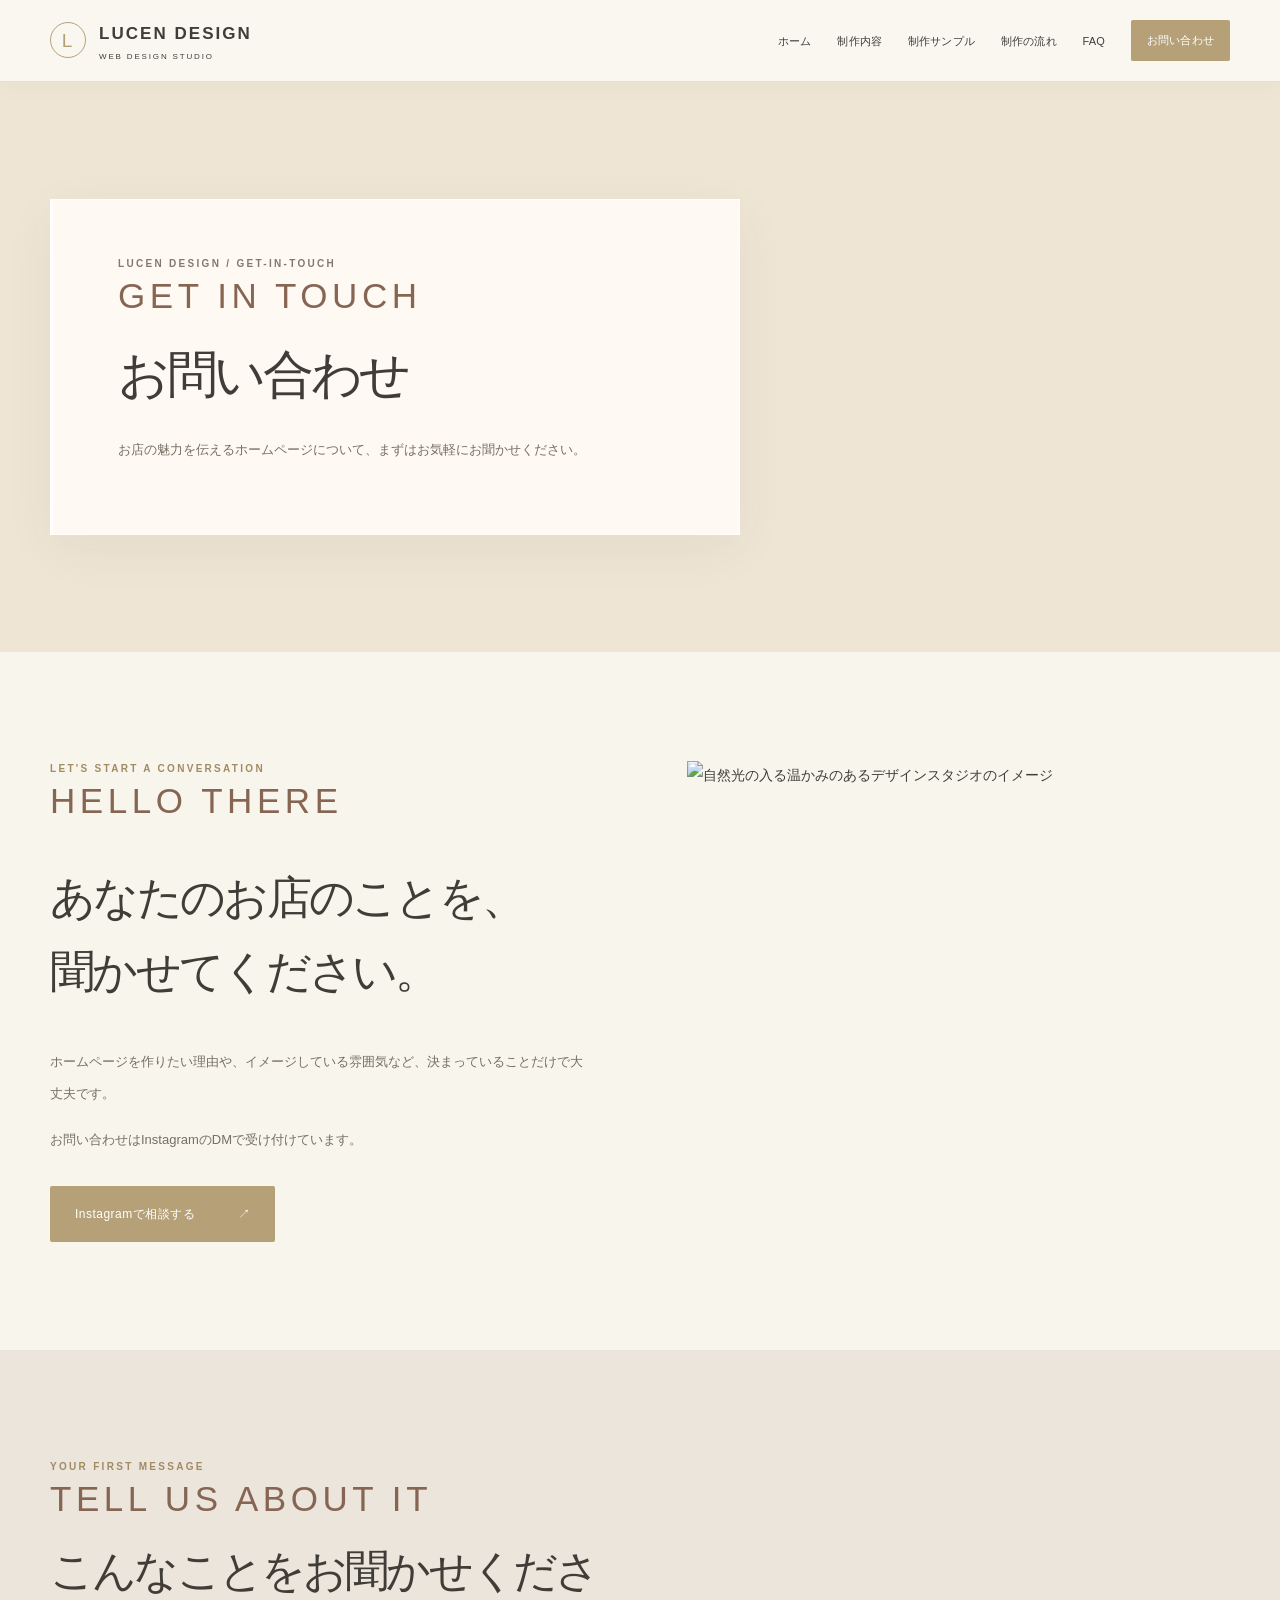
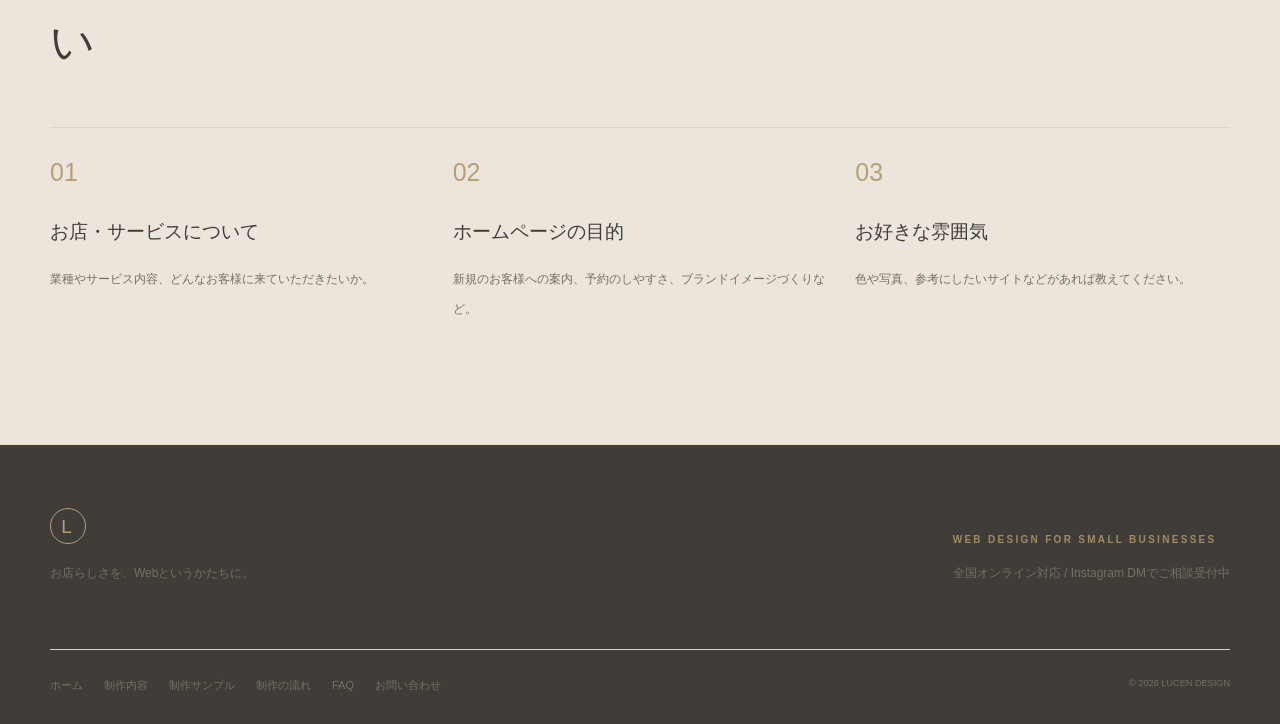
==== commit 71847f32: "Unify original inline palette with champagne gold and charcoal v11" ====
--- a/contact/index.html
+++ b/contact/index.html
@@ -1,17 +1,17 @@
-<!doctype html><html lang="ja"><head><meta charset="utf-8"><meta name="viewport" content="width=device-width,initial-scale=1"><meta name="theme-color" content="#FAF6F0"><meta name="description" content="LUCEN DESIGNのホームページ制作相談。InstagramのDMからお問い合わせいただけます。"><meta property="og:title" content="LUCEN DESIGN | お問い合わせ"><meta property="og:description" content="LUCEN DESIGNのホームページ制作相談。InstagramのDMからお問い合わせいただけます。"><meta property="og:type" content="website"><link rel="canonical" href="https://vbpzvm6dhc-svg.github.io/shop-website-projects/contact/"><meta name="design-version" content="LUCEN Editorial Glass v5 Production | 2026-11-01"><title>お問い合わせ | LUCEN DESIGN</title><style>
-:root{--ink:#302d29;--muted:#706b64;--cream:#FAF6F0;--milk:#fffdf8;--stone:#e9e3da;--taupe:#a58e7e;--forest:#6A493C;--line:rgba(76,67,57,.19);--sans:Arial,'Hiragino Kaku Gothic ProN',sans-serif;}
+<!doctype html><html lang="ja"><head><meta charset="utf-8"><meta name="viewport" content="width=device-width,initial-scale=1"><meta name="theme-color" content="#f8f5ed"><meta name="description" content="LUCEN DESIGNのホームページ制作相談。InstagramのDMからお問い合わせいただけます。"><meta property="og:title" content="LUCEN DESIGN | お問い合わせ"><meta property="og:description" content="LUCEN DESIGNのホームページ制作相談。InstagramのDMからお問い合わせいただけます。"><meta property="og:type" content="website"><link rel="canonical" href="https://vbpzvm6dhc-svg.github.io/shop-website-projects/contact/"><meta name="design-version" content="LUCEN Editorial Glass v5 Production | 2026-11-01"><title>お問い合わせ | LUCEN DESIGN</title><style>
+:root{--ink:#403d38;--muted:#756f65;--cream:#f8f5ed;--milk:#fffdf8;--stone:#e9e3da;--taupe:#b6a078;--forest:#b6a078;--line:rgba(76,67,57,.19);--sans:Arial,'Hiragino Kaku Gothic ProN',sans-serif;}
 *{box-sizing:border-box}html{scroll-behavior:smooth;scroll-padding-top:86px}body{margin:0;background:var(--cream);font:400 14px/2 var(--sans);color:var(--ink);-webkit-font-smoothing:antialiased}
-a{color:inherit;text-decoration:none}a:focus-visible,summary:focus-visible{outline:2px solid #655447;outline-offset:5px}button{font:inherit}img{max-width:100%;display:block}::selection{background:#dbcbbc;color:#292620}
-.wrap{width:min(100% - 84px,1180px);margin-inline:auto}.eyebrow{display:block;font:600 10px/1.8 Arial,sans-serif;letter-spacing:.23em;text-transform:uppercase}.editorial-label{font-family:Arial,sans-serif;font-style:normal;font-weight:500;font-size:clamp(25px,3.2vw,44px);line-height:1.25;color:#806d5e;letter-spacing:.085em;display:block;text-transform:uppercase}.section{padding:108px 0}.section-head{display:grid;grid-template-columns:1fr 1fr;gap:50px;align-items:end;margin-bottom:48px}.section-head h2,.title{font-weight:400;font-size:clamp(29px,3.4vw,48px);line-height:1.65;letter-spacing:-.065em;margin:14px 0 0}.section-head p,.lead{color:var(--muted);font-size:13px;line-height:2.5}.muted{color:var(--muted)}.small{font-size:11px}.line{border-top:1px solid var(--line)}.button{display:inline-flex;align-items:center;justify-content:space-between;gap:38px;padding:16px 25px;background:var(--forest);color:white;font-size:12px;font-weight:500;letter-spacing:.04em;min-width:225px;transition:background .2s,transform .2s}.button:hover{background:#4F372D;transform:translateY(-2px)}.button.ghost{background:transparent;color:var(--ink);border:1px solid #898075}.text-link{font-size:12px;letter-spacing:.04em;border-bottom:1px solid currentColor;padding-bottom:5px;display:inline-flex;gap:26px;align-items:center}.text-link:hover{opacity:.66}.footnote{font-size:11px;color:#847d73}
-.site-header{height:82px;position:sticky;top:0;z-index:30;background:rgba(248,246,241,.92);border-bottom:1px solid rgba(70,63,54,.12);-webkit-backdrop-filter:blur(18px);backdrop-filter:blur(18px)}.header-inner{height:100%;display:flex;align-items:center;justify-content:space-between;gap:25px}.brand{display:flex;align-items:center;gap:13px;white-space:nowrap;font-size:17px;font-weight:600;letter-spacing:.12em}.brand-symbol{display:grid;place-items:center;border:1px solid #ae9f8f;width:36px;height:36px;border-radius:50%;font:400 19px/1 Arial,sans-serif;color:#8a7566}.brand small{display:block;font-size:8px;letter-spacing:.23em;font-weight:500;margin-top:0;line-height:1.6}.nav{display:flex;gap:clamp(12px,2vw,29px);align-items:center}.nav a{font-size:11px;white-space:nowrap;letter-spacing:.02em}.nav a[aria-current=page]{border-bottom:1px solid #655f56}.nav .contact-link{background:var(--forest);padding:9px 16px;color:#fff}.site-footer{background:#422F29;color:#e9e6de;padding:58px 0 28px}.footer-top{display:flex;justify-content:space-between;gap:35px;align-items:end;padding-bottom:52px}.footer-top .brand{font-size:23px}.footer-top p{font-size:12px;color:#CBB8A8}.footer-links{border-top:1px solid #826B5D;padding-top:24px;display:flex;gap:21px;flex-wrap:wrap;font-size:11px;color:#dddcd4}.footer-links small{margin-left:auto;color:#BCA799}
-.hero{position:relative;min-height:730px;height:min(88svh,980px);background:#b7afa4 url('https://images.unsplash.com/photo-1497366811353-6870744d04b2?auto=format&fit=crop&w=2200&q=88') center 55%/cover no-repeat;isolation:isolate}.hero:after{content:"";position:absolute;inset:0;background:linear-gradient(90deg,rgba(26,26,22,.12),transparent 80%);z-index:-1}.hero-inner{height:100%;display:flex;align-items:center}.glass{background:rgba(252,249,242,.89);border:1px solid rgba(255,255,255,.77);box-shadow:0 25px 80px rgba(31,27,22,.16);backdrop-filter:blur(9px);-webkit-backdrop-filter:blur(9px)}.hero-panel{width:min(670px,67%);padding:clamp(35px,5vw,78px);position:relative}.hero-panel:after{content:"";display:block;width:65px;height:1px;background:#978271;margin-top:35px}.hero-panel .editorial-label{font-size:clamp(37px,5vw,66px);margin:0 0 -8px}.hero-panel h1{font-size:clamp(34px,4.1vw,59px);line-height:1.55;letter-spacing:-.07em;font-weight:400;margin:20px 0 25px}.hero-panel h1 span{display:block}.hero-panel p{font-size:13px;line-height:2.5;color:#5f594f;max-width:470px}.hero-actions{display:flex;align-items:center;gap:25px;flex-wrap:wrap;margin-top:34px}.hero-label{position:absolute;right:5vw;bottom:37px;font:500 10px/1.5 Arial,sans-serif;letter-spacing:.19em;color:white;text-shadow:0 1px 9px #333}.scroll-note{position:absolute;left:5vw;bottom:37px;font-size:10px;letter-spacing:.2em;color:#fff;text-shadow:0 1px 5px #333}
+a{color:inherit;text-decoration:none}a:focus-visible,summary:focus-visible{outline:2px solid #b6a078;outline-offset:5px}button{font:inherit}img{max-width:100%;display:block}::selection{background:#dbcbbc;color:#292620}
+.wrap{width:min(100% - 84px,1180px);margin-inline:auto}.eyebrow{display:block;font:600 10px/1.8 Arial,sans-serif;letter-spacing:.23em;text-transform:uppercase}.editorial-label{font-family:Arial,sans-serif;font-style:normal;font-weight:500;font-size:clamp(25px,3.2vw,44px);line-height:1.25;color:#b6a078;letter-spacing:.085em;display:block;text-transform:uppercase}.section{padding:108px 0}.section-head{display:grid;grid-template-columns:1fr 1fr;gap:50px;align-items:end;margin-bottom:48px}.section-head h2,.title{font-weight:400;font-size:clamp(29px,3.4vw,48px);line-height:1.65;letter-spacing:-.065em;margin:14px 0 0}.section-head p,.lead{color:var(--muted);font-size:13px;line-height:2.5}.muted{color:var(--muted)}.small{font-size:11px}.line{border-top:1px solid var(--line)}.button{display:inline-flex;align-items:center;justify-content:space-between;gap:38px;padding:16px 25px;background:var(--forest);color:white;font-size:12px;font-weight:500;letter-spacing:.04em;min-width:225px;transition:background .2s,transform .2s}.button:hover{background:#a48b5f;transform:translateY(-2px)}.button.ghost{background:transparent;color:var(--ink);border:1px solid #898075}.text-link{font-size:12px;letter-spacing:.04em;border-bottom:1px solid currentColor;padding-bottom:5px;display:inline-flex;gap:26px;align-items:center}.text-link:hover{opacity:.66}.footnote{font-size:11px;color:#847d73}
+.site-header{height:82px;position:sticky;top:0;z-index:30;background:rgba(248,246,241,.92);border-bottom:1px solid rgba(70,63,54,.12);-webkit-backdrop-filter:blur(18px);backdrop-filter:blur(18px)}.header-inner{height:100%;display:flex;align-items:center;justify-content:space-between;gap:25px}.brand{display:flex;align-items:center;gap:13px;white-space:nowrap;font-size:17px;font-weight:600;letter-spacing:.12em}.brand-symbol{display:grid;place-items:center;border:1px solid #b6a078;width:36px;height:36px;border-radius:50%;font:400 19px/1 Arial,sans-serif;color:#b6a078}.brand small{display:block;font-size:8px;letter-spacing:.23em;font-weight:500;margin-top:0;line-height:1.6}.nav{display:flex;gap:clamp(12px,2vw,29px);align-items:center}.nav a{font-size:11px;white-space:nowrap;letter-spacing:.02em}.nav a[aria-current=page]{border-bottom:1px solid #655f56}.nav .contact-link{background:var(--forest);padding:9px 16px;color:#fff}.site-footer{background:#403d38;color:#e9e6de;padding:58px 0 28px}.footer-top{display:flex;justify-content:space-between;gap:35px;align-items:end;padding-bottom:52px}.footer-top .brand{font-size:23px}.footer-top p{font-size:12px;color:#756f65}.footer-links{border-top:1px solid #e0d4bf;padding-top:24px;display:flex;gap:21px;flex-wrap:wrap;font-size:11px;color:#dddcd4}.footer-links small{margin-left:auto;color:#756f65}
+.hero{position:relative;min-height:730px;height:min(88svh,980px);background:#b7afa4 url('https://images.unsplash.com/photo-1497366811353-6870744d04b2?auto=format&fit=crop&w=2200&q=88') center 55%/cover no-repeat;isolation:isolate}.hero:after{content:"";position:absolute;inset:0;background:linear-gradient(90deg,rgba(26,26,22,.12),transparent 80%);z-index:-1}.hero-inner{height:100%;display:flex;align-items:center}.glass{background:rgba(252,249,242,.89);border:1px solid rgba(255,255,255,.77);box-shadow:0 25px 80px rgba(31,27,22,.16);backdrop-filter:blur(9px);-webkit-backdrop-filter:blur(9px)}.hero-panel{width:min(670px,67%);padding:clamp(35px,5vw,78px);position:relative}.hero-panel:after{content:"";display:block;width:65px;height:1px;background:#b6a078;margin-top:35px}.hero-panel .editorial-label{font-size:clamp(37px,5vw,66px);margin:0 0 -8px}.hero-panel h1{font-size:clamp(34px,4.1vw,59px);line-height:1.55;letter-spacing:-.07em;font-weight:400;margin:20px 0 25px}.hero-panel h1 span{display:block}.hero-panel p{font-size:13px;line-height:2.5;color:#5f594f;max-width:470px}.hero-actions{display:flex;align-items:center;gap:25px;flex-wrap:wrap;margin-top:34px}.hero-label{position:absolute;right:5vw;bottom:37px;font:500 10px/1.5 Arial,sans-serif;letter-spacing:.19em;color:white;text-shadow:0 1px 9px #333}.scroll-note{position:absolute;left:5vw;bottom:37px;font-size:10px;letter-spacing:.2em;color:#fff;text-shadow:0 1px 5px #333}
 .ticker{border-bottom:1px solid var(--line);background:#fdfaf5}.ticker-inner{display:flex;justify-content:space-between;gap:20px;padding:16px 0;font:500 10px/1.8 Arial,sans-serif;letter-spacing:.19em;color:#8a8278}
-.intro-grid{display:grid;grid-template-columns:37% 1fr;gap:9%;align-items:center}.portrait-frame{position:relative;min-height:540px}.portrait-frame img{height:540px;width:100%;object-fit:cover;filter:saturate(.74)}.portrait-label{position:absolute;bottom:-19px;right:-27px;background:rgba(251,249,245,.9);border:1px solid #fff;padding:20px 30px;backdrop-filter:blur(8px);font:400 27px/1.3 Arial,sans-serif;color:#987d69}.intro-copy h2{font-size:clamp(28px,3.3vw,44px);line-height:1.8;font-weight:400;letter-spacing:-.065em;margin:10px 0 25px}.intro-copy p{color:var(--muted);font-size:13px;line-height:2.6}.intro-copy .text-link{margin-top:22px}
-.work-section{background:#eae4db}.projects{display:grid;grid-template-columns:1.16fr .84fr;gap:28px}.project{background:#f9f6ef;overflow:hidden;min-height:350px}.project-image{position:relative;height:380px;overflow:hidden;background:#cbb9a7}.project-image img{height:100%;width:100%;object-fit:cover;filter:saturate(.68)}.project-image:after{content:"";position:absolute;inset:0;background:linear-gradient(0deg,rgba(30,24,20,.42),transparent 65%)}.project-overlay{position:absolute;z-index:1;left:30px;bottom:28px;color:#fff;line-height:1.5}.project-overlay strong{font:400 clamp(27px,3vw,42px)/1.2 Arial,sans-serif;letter-spacing:.07em}.project-overlay small{display:block;font:500 10px/1.8 Arial,sans-serif;letter-spacing:.16em;margin-top:8px}.project-info{padding:25px 30px 30px;display:flex;justify-content:space-between;gap:20px;align-items:center}.project-info p{margin:0;font-size:11px;color:#6b655e;line-height:1.9}.project-info .arrow{font-size:24px}.project.alt .project-image{height:280px}.project.alt .project-info{padding-bottom:25px}.work-disclaimer{font-size:11px;color:#777168;margin:21px 0 0}
-.values{display:grid;grid-template-columns:repeat(3,1fr);gap:28px;border-top:1px solid var(--line)}.value{padding-top:32px}.value .number{font:400 25px/1 Arial,sans-serif;color:#ae9988}.value h3{font-weight:500;font-size:19px;margin:23px 0 14px}.value p{font-size:12px;line-height:2.45;color:var(--muted)}
+.intro-grid{display:grid;grid-template-columns:37% 1fr;gap:9%;align-items:center}.portrait-frame{position:relative;min-height:540px}.portrait-frame img{height:540px;width:100%;object-fit:cover;filter:saturate(.74)}.portrait-label{position:absolute;bottom:-19px;right:-27px;background:rgba(251,249,245,.9);border:1px solid #fff;padding:20px 30px;backdrop-filter:blur(8px);font:400 27px/1.3 Arial,sans-serif;color:#b6a078}.intro-copy h2{font-size:clamp(28px,3.3vw,44px);line-height:1.8;font-weight:400;letter-spacing:-.065em;margin:10px 0 25px}.intro-copy p{color:var(--muted);font-size:13px;line-height:2.6}.intro-copy .text-link{margin-top:22px}
+.work-section{background:#f3efe6}.projects{display:grid;grid-template-columns:1.16fr .84fr;gap:28px}.project{background:#f9f6ef;overflow:hidden;min-height:350px}.project-image{position:relative;height:380px;overflow:hidden;background:#cbb9a7}.project-image img{height:100%;width:100%;object-fit:cover;filter:saturate(.68)}.project-image:after{content:"";position:absolute;inset:0;background:linear-gradient(0deg,rgba(30,24,20,.42),transparent 65%)}.project-overlay{position:absolute;z-index:1;left:30px;bottom:28px;color:#fff;line-height:1.5}.project-overlay strong{font:400 clamp(27px,3vw,42px)/1.2 Arial,sans-serif;letter-spacing:.07em}.project-overlay small{display:block;font:500 10px/1.8 Arial,sans-serif;letter-spacing:.16em;margin-top:8px}.project-info{padding:25px 30px 30px;display:flex;justify-content:space-between;gap:20px;align-items:center}.project-info p{margin:0;font-size:11px;color:#6b655e;line-height:1.9}.project-info .arrow{font-size:24px}.project.alt .project-image{height:280px}.project.alt .project-info{padding-bottom:25px}.work-disclaimer{font-size:11px;color:#777168;margin:21px 0 0}
+.values{display:grid;grid-template-columns:repeat(3,1fr);gap:28px;border-top:1px solid var(--line)}.value{padding-top:32px}.value .number{font:400 25px/1 Arial,sans-serif;color:#b6a078}.value h3{font-weight:500;font-size:19px;margin:23px 0 14px}.value p{font-size:12px;line-height:2.45;color:var(--muted)}
 .story-strip{min-height:460px;display:flex;align-items:center;background:#bfb7ac url('https://images.unsplash.com/photo-1497366754035-f200968a6e72?auto=format&fit=crop&w=1400&q=85') center/cover no-repeat}.story-panel{padding:55px 65px;max-width:640px;margin-left:auto}.story-panel h2{font-size:clamp(26px,3vw,42px);font-weight:400;line-height:1.7;letter-spacing:-.06em;margin:0 0 23px}.story-panel p{font-size:12px;line-height:2.4;color:var(--muted)}
-.steps{display:grid;grid-template-columns:repeat(4,1fr);gap:0;border-top:1px solid var(--line)}.step{padding:30px 23px 10px;border-right:1px solid var(--line)}.step:first-child{padding-left:0}.step:last-child{border-right:0}.step b{font:400 27px Arial,sans-serif;color:#A48C78}.step h3{font-size:16px;font-weight:500;margin:24px 0 10px}.step p{font-size:11px;line-height:2.2;color:var(--muted)}
-.cta-section{background:#4F362D;color:#fff;padding:100px 0}.cta-grid{display:flex;justify-content:space-between;align-items:center;gap:40px}.cta-grid h2{font-size:clamp(30px,3.3vw,46px);line-height:1.7;font-weight:400;letter-spacing:-.06em;margin:6px 0 18px}.cta-grid p{font-size:12px;color:#E1D1C2}.cta-grid .editorial-label{color:#B28F78}.cta-grid .button{background:#f8f5f0;color:#422F29}
+.steps{display:grid;grid-template-columns:repeat(4,1fr);gap:0;border-top:1px solid var(--line)}.step{padding:30px 23px 10px;border-right:1px solid var(--line)}.step:first-child{padding-left:0}.step:last-child{border-right:0}.step b{font:400 27px Arial,sans-serif;color:#b6a078}.step h3{font-size:16px;font-weight:500;margin:24px 0 10px}.step p{font-size:11px;line-height:2.2;color:var(--muted)}
+.cta-section{background:#f0eadf;color:#fff;padding:100px 0}.cta-grid{display:flex;justify-content:space-between;align-items:center;gap:40px}.cta-grid h2{font-size:clamp(30px,3.3vw,46px);line-height:1.7;font-weight:400;letter-spacing:-.06em;margin:6px 0 18px}.cta-grid p{font-size:12px;color:#E1D1C2}.cta-grid .editorial-label{color:#b6a078}.cta-grid .button{background:#f8f5f0;color:#403d38}
 .subhero{min-height:570px;background:#c8c0b6 url('https://images.unsplash.com/photo-1497366754035-f200968a6e72?auto=format&fit=crop&w=1400&q=85') center/cover no-repeat;display:flex;align-items:center}.subhero .glass{padding:55px 65px;width:min(690px,70%)}.subhero .editorial-label{font-size:55px;margin-bottom:-4px}.subhero h1{font-size:clamp(34px,4vw,57px);line-height:1.6;font-weight:400;letter-spacing:-.065em;margin:0 0 18px}.subhero p{font-size:13px;color:#655f55;line-height:2.5}.subhero .eyebrow{color:#84786e}.article-section{padding:95px 0}.article-grid{display:grid;grid-template-columns:1fr 1fr;gap:35px}.editorial-card{background:#fffdf8;border:1px solid var(--line);padding:34px;min-height:190px}.editorial-card h3{font-weight:500;font-size:19px;letter-spacing:-.02em;margin:0 0 13px}.editorial-card p{font-size:12px;color:var(--muted);line-height:2.5;margin:0}.editorial-card .eyebrow{color:#aa9583;margin-bottom:14px}.mini-list{padding:0;list-style:none}.mini-list li{padding:20px 0;border-bottom:1px solid var(--line);font-size:13px;color:var(--muted)}.mini-list li strong{display:inline-block;min-width:135px;color:var(--ink);font-weight:500}
 .detail-visual{display:grid;grid-template-columns:1fr 1fr;gap:40px;align-items:center}.detail-visual img{width:100%;height:460px;object-fit:cover}.detail-visual h2{font-size:clamp(30px,3vw,45px);font-weight:400;line-height:1.65}.detail-visual p{font-size:13px;color:var(--muted);line-height:2.55}.detail-visual .editorial-label{font-size:49px}
 .faq-list{max-width:900px;margin:auto;border-top:1px solid var(--line)}details{border-bottom:1px solid var(--line)}summary{cursor:pointer;padding:25px 8px;display:flex;justify-content:space-between;gap:25px;list-style:none;font-size:14px;font-weight:500}summary::-webkit-details-marker{display:none}summary:after{content:'+';font-size:25px;line-height:1;color:#8d7d70}details[open] summary:after{content:'−'}details p{padding:0 8px 26px;margin:0;font-size:12px;color:var(--muted);line-height:2.5}
@@ -23,13 +23,13 @@
 
 
 /* Editorial Glass v4: cocoa and ivory, upright readable typography */
-:root{--cream:#FAF6F0;--ink:#382D28;--muted:#75665B;--milk:#FFFCF7;--stone:#EBDFD3;--taupe:#A98875;--forest:#775344;--line:rgba(103,74,58,.2);--sans:-apple-system,BlinkMacSystemFont,"Hiragino Kaku Gothic ProN","Yu Gothic",Meiryo,Arial,sans-serif}
-html,body{background:#FAF6F0!important;color:#382D28!important;font-family:var(--sans)!important}
+:root{--cream:#f8f5ed;--ink:#403d38;--muted:#75665B;--milk:#FFFCF7;--stone:#EBDFD3;--taupe:#A98875;--forest:#b6a078;--line:rgba(103,74,58,.2);--sans:-apple-system,BlinkMacSystemFont,"Hiragino Kaku Gothic ProN","Yu Gothic",Meiryo,Arial,sans-serif}
+html,body{background:#f8f5ed!important;color:#403d38!important;font-family:var(--sans)!important}
 .site-header{background:rgba(250,246,240,.96)!important}
-.ticker,.section{background-color:#FAF6F0}
+.ticker,.section{background-color:#f8f5ed}
 .work-section{background:#ECE0D5!important}
-.site-footer,.cta-section{background:#50382F!important;color:#FFF9F1!important}
-.nav .contact-link,.button{background:#775344!important;color:white!important}
+.site-footer,.cta-section{background:#403d38!important;color:#FFF9F1!important}
+.nav .contact-link,.button{background:#b6a078!important;color:white!important}
 .button:hover{background:#604233!important}
 .glass{background:rgba(255,251,245,.92)!important;border-color:rgba(255,255,255,.85)!important}
 .editorial-label,.hero-panel .editorial-label,.subhero .editorial-label,.cta-grid .editorial-label,.detail-visual .editorial-label,.portrait-label{
@@ -41,7 +41,7 @@
 
 /* Production QA v5 — consistent brown palette and readable small text */
 @media(max-width:720px){.nav a,.footer-links a,.project-info p,.value p,.step p,.work-disclaimer,.eyebrow,.footnote{font-size:12px!important;line-height:1.85}.nav{row-gap:8px}.hero-panel p,.subhero p{font-size:13px!important;line-height:2.2}.hero-panel{max-width:640px}.header-inner{padding-block:16px}}
-.skip-link{position:absolute;left:12px;top:-80px;background:#50382F;color:#fff;padding:9px 14px;z-index:999}.skip-link:focus{top:12px}
-</style><link rel="icon" type="image/svg+xml" href="../favicon.svg"><link rel="stylesheet" href="../ivory-theme.css?v=10"></head><body><a class="skip-link" href="#main">本文へスキップ</a><header class="site-header"><div class="wrap header-inner"><a class="brand" href="../" aria-label="LUCEN DESIGN ホーム"><span class="brand-symbol" aria-hidden="true">L</span><span>LUCEN DESIGN<small>WEB DESIGN STUDIO</small></span></a><nav class="nav" aria-label="メインナビゲーション"><a href="../">ホーム</a><a href="../services/">制作内容</a><a href="../works/">制作サンプル</a><a href="../process/">制作の流れ</a><a href="../faq/">FAQ</a><a href="../contact/" aria-current="page" class="contact-link">お問い合わせ</a></nav></div></header><main id="main"><section class="subhero" style="background-image:url('https://images.unsplash.com/photo-1497366811353-6870744d04b2?auto=format&fit=crop&w=2200&q=88')"><div class="wrap"><div class="glass"><span class="eyebrow">LUCEN DESIGN / GET-IN-TOUCH</span><span class="editorial-label" lang="en">Get in touch</span><h1>お問い合わせ</h1><p>お店の魅力を伝えるホームページについて、まずはお気軽にお聞かせください。</p></div></div></section>
+.skip-link{position:absolute;left:12px;top:-80px;background:#403d38;color:#fff;padding:9px 14px;z-index:999}.skip-link:focus{top:12px}
+</style><link rel="icon" type="image/svg+xml" href="../favicon.svg"><link rel="stylesheet" href="../ivory-theme.css?v=11"></head><body><a class="skip-link" href="#main">本文へスキップ</a><header class="site-header"><div class="wrap header-inner"><a class="brand" href="../" aria-label="LUCEN DESIGN ホーム"><span class="brand-symbol" aria-hidden="true">L</span><span>LUCEN DESIGN<small>WEB DESIGN STUDIO</small></span></a><nav class="nav" aria-label="メインナビゲーション"><a href="../">ホーム</a><a href="../services/">制作内容</a><a href="../works/">制作サンプル</a><a href="../process/">制作の流れ</a><a href="../faq/">FAQ</a><a href="../contact/" aria-current="page" class="contact-link">お問い合わせ</a></nav></div></header><main id="main"><section class="subhero" style="background-image:url('https://images.unsplash.com/photo-1497366811353-6870744d04b2?auto=format&fit=crop&w=2200&q=88')"><div class="wrap"><div class="glass"><span class="eyebrow">LUCEN DESIGN / GET-IN-TOUCH</span><span class="editorial-label" lang="en">Get in touch</span><h1>お問い合わせ</h1><p>お店の魅力を伝えるホームページについて、まずはお気軽にお聞かせください。</p></div></div></section>
 <section class="section"><div class="wrap contact-panel"><div><span class="eyebrow">LET'S START A CONVERSATION</span><span class="editorial-label">Hello there</span><h2>あなたのお店のことを、<br>聞かせてください。</h2><p>ホームページを作りたい理由や、イメージしている雰囲気など、決まっていることだけで大丈夫です。</p><p>お問い合わせはInstagramのDMで受け付けています。</p><a class="button" href="https://www.instagram.com/lucen.design/" target="_blank" rel="noopener noreferrer">Instagramで相談する <span aria-hidden="true">↗</span></a></div><img src="https://images.unsplash.com/photo-1497366858526-0766cadbe8fa?auto=format&fit=crop&w=1400&q=85" alt="自然光の入る温かみのあるデザインスタジオのイメージ" loading="lazy"></div></section>
 <section class="section" style="background:#ebe5dc"><div class="wrap"><div class="section-head"><div><span class="eyebrow">YOUR FIRST MESSAGE</span><span class="editorial-label">Tell us about it</span><h2>こんなことをお聞かせください</h2></div></div><div class="values"><div class="value"><span class="number">01</span><h3>お店・サービスについて</h3><p>業種やサービス内容、どんなお客様に来ていただきたいか。</p></div><div class="value"><span class="number">02</span><h3>ホームページの目的</h3><p>新規のお客様への案内、予約のしやすさ、ブランドイメージづくりなど。</p></div><div class="value"><span class="number">03</span><h3>お好きな雰囲気</h3><p>色や写真、参考にしたいサイトなどがあれば教えてください。</p></div></div></div></section></main><footer class="site-footer"><div class="wrap"><div class="footer-top"><div><a href="../" class="brand"><span class="brand-symbol" aria-hidden="true">L</span>LUCEN DESIGN</a><p>お店らしさを、Webというかたちに。</p></div><div><span class="eyebrow">WEB DESIGN FOR SMALL BUSINESSES</span><p>全国オンライン対応 / Instagram DMでご相談受付中</p></div></div><div class="footer-links"><a href="../">ホーム</a><a href="../services/">制作内容</a><a href="../works/">制作サンプル</a><a href="../process/">制作の流れ</a><a href="../faq/">FAQ</a><a href="../contact/">お問い合わせ</a><small>© 2026 LUCEN DESIGN</small></div></div></footer></body></html>
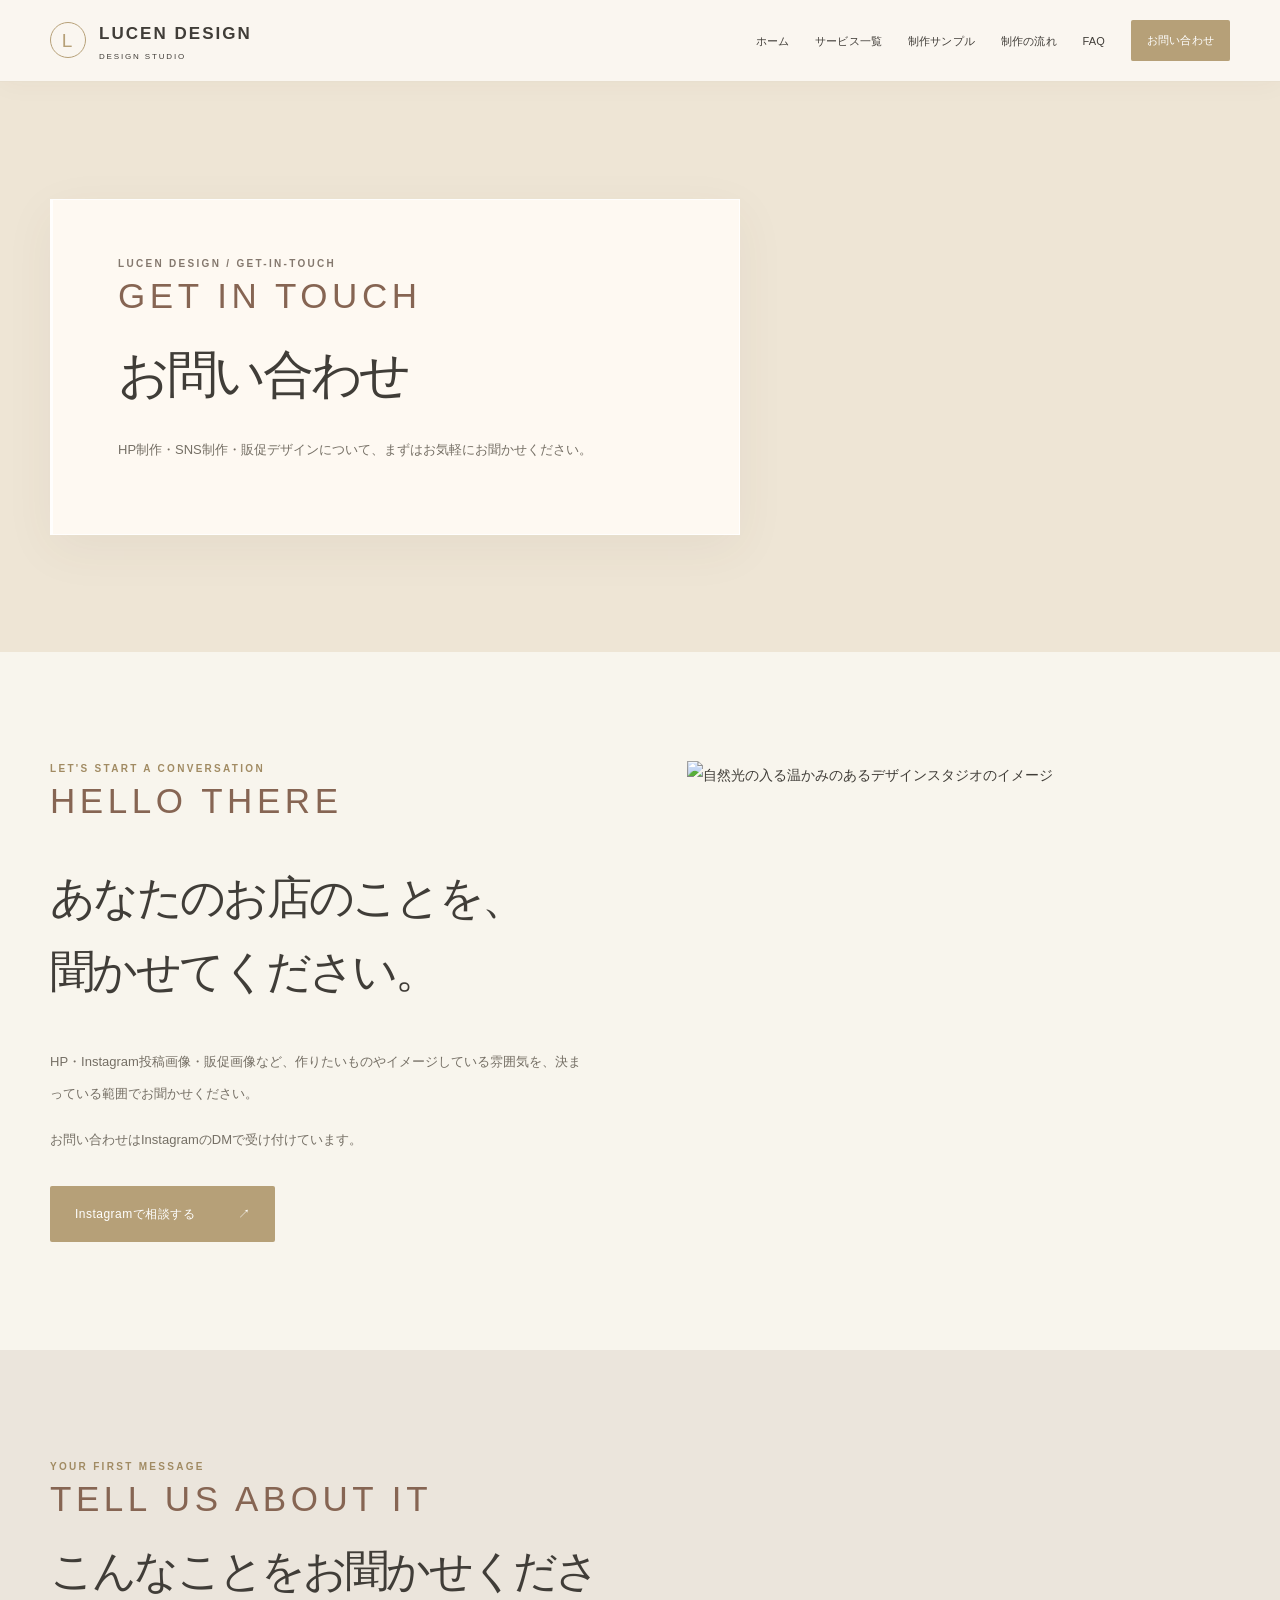
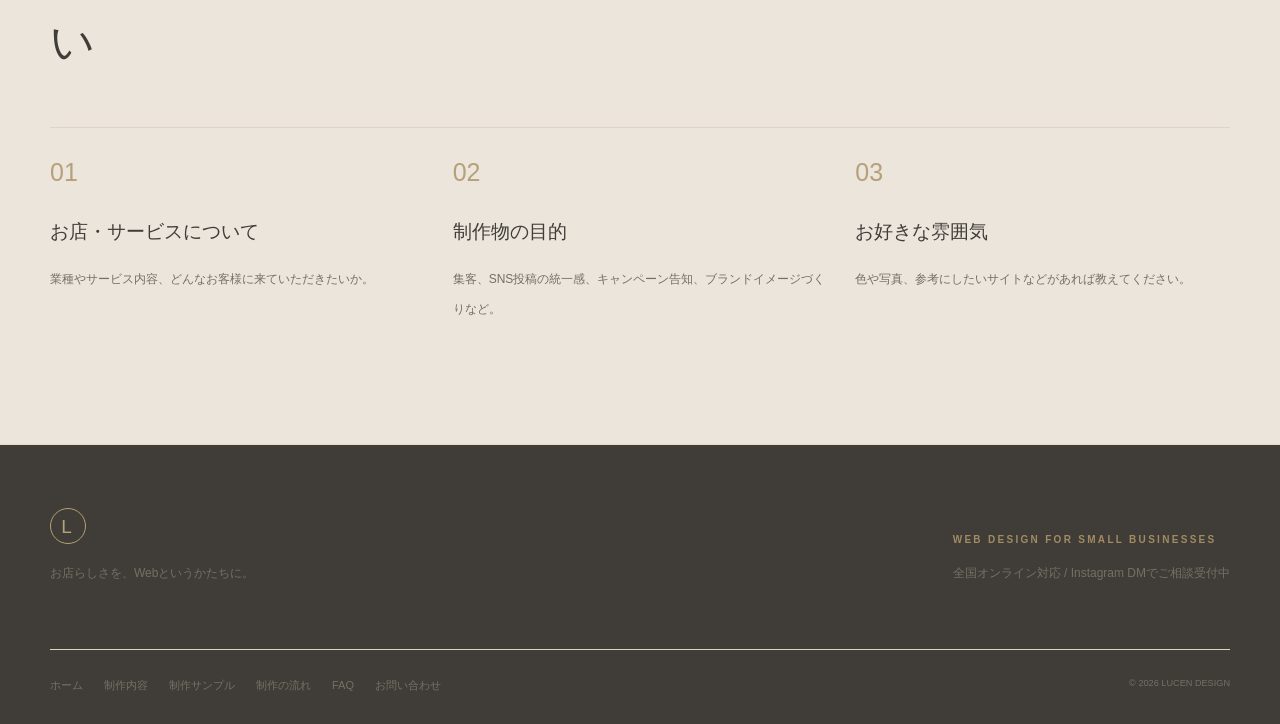
==== commit 9db9005e: "Clarify LUCEN offers HP SNS and promotional design across site" ====
--- a/contact/index.html
+++ b/contact/index.html
@@ -42,6 +42,6 @@
 /* Production QA v5 — consistent brown palette and readable small text */
 @media(max-width:720px){.nav a,.footer-links a,.project-info p,.value p,.step p,.work-disclaimer,.eyebrow,.footnote{font-size:12px!important;line-height:1.85}.nav{row-gap:8px}.hero-panel p,.subhero p{font-size:13px!important;line-height:2.2}.hero-panel{max-width:640px}.header-inner{padding-block:16px}}
 .skip-link{position:absolute;left:12px;top:-80px;background:#403d38;color:#fff;padding:9px 14px;z-index:999}.skip-link:focus{top:12px}
-</style><link rel="icon" type="image/svg+xml" href="../favicon.svg"><link rel="stylesheet" href="../ivory-theme.css?v=11"></head><body><a class="skip-link" href="#main">本文へスキップ</a><header class="site-header"><div class="wrap header-inner"><a class="brand" href="../" aria-label="LUCEN DESIGN ホーム"><span class="brand-symbol" aria-hidden="true">L</span><span>LUCEN DESIGN<small>WEB DESIGN STUDIO</small></span></a><nav class="nav" aria-label="メインナビゲーション"><a href="../">ホーム</a><a href="../services/">制作内容</a><a href="../works/">制作サンプル</a><a href="../process/">制作の流れ</a><a href="../faq/">FAQ</a><a href="../contact/" aria-current="page" class="contact-link">お問い合わせ</a></nav></div></header><main id="main"><section class="subhero" style="background-image:url('https://images.unsplash.com/photo-1497366811353-6870744d04b2?auto=format&fit=crop&w=2200&q=88')"><div class="wrap"><div class="glass"><span class="eyebrow">LUCEN DESIGN / GET-IN-TOUCH</span><span class="editorial-label" lang="en">Get in touch</span><h1>お問い合わせ</h1><p>お店の魅力を伝えるホームページについて、まずはお気軽にお聞かせください。</p></div></div></section>
-<section class="section"><div class="wrap contact-panel"><div><span class="eyebrow">LET'S START A CONVERSATION</span><span class="editorial-label">Hello there</span><h2>あなたのお店のことを、<br>聞かせてください。</h2><p>ホームページを作りたい理由や、イメージしている雰囲気など、決まっていることだけで大丈夫です。</p><p>お問い合わせはInstagramのDMで受け付けています。</p><a class="button" href="https://www.instagram.com/lucen.design/" target="_blank" rel="noopener noreferrer">Instagramで相談する <span aria-hidden="true">↗</span></a></div><img src="https://images.unsplash.com/photo-1497366858526-0766cadbe8fa?auto=format&fit=crop&w=1400&q=85" alt="自然光の入る温かみのあるデザインスタジオのイメージ" loading="lazy"></div></section>
-<section class="section" style="background:#ebe5dc"><div class="wrap"><div class="section-head"><div><span class="eyebrow">YOUR FIRST MESSAGE</span><span class="editorial-label">Tell us about it</span><h2>こんなことをお聞かせください</h2></div></div><div class="values"><div class="value"><span class="number">01</span><h3>お店・サービスについて</h3><p>業種やサービス内容、どんなお客様に来ていただきたいか。</p></div><div class="value"><span class="number">02</span><h3>ホームページの目的</h3><p>新規のお客様への案内、予約のしやすさ、ブランドイメージづくりなど。</p></div><div class="value"><span class="number">03</span><h3>お好きな雰囲気</h3><p>色や写真、参考にしたいサイトなどがあれば教えてください。</p></div></div></div></section></main><footer class="site-footer"><div class="wrap"><div class="footer-top"><div><a href="../" class="brand"><span class="brand-symbol" aria-hidden="true">L</span>LUCEN DESIGN</a><p>お店らしさを、Webというかたちに。</p></div><div><span class="eyebrow">WEB DESIGN FOR SMALL BUSINESSES</span><p>全国オンライン対応 / Instagram DMでご相談受付中</p></div></div><div class="footer-links"><a href="../">ホーム</a><a href="../services/">制作内容</a><a href="../works/">制作サンプル</a><a href="../process/">制作の流れ</a><a href="../faq/">FAQ</a><a href="../contact/">お問い合わせ</a><small>© 2026 LUCEN DESIGN</small></div></div></footer></body></html>+</style><link rel="icon" type="image/svg+xml" href="../favicon.svg"><link rel="stylesheet" href="../ivory-theme.css?v=11"></head><body><a class="skip-link" href="#main">本文へスキップ</a><header class="site-header"><div class="wrap header-inner"><a class="brand" href="../" aria-label="LUCEN DESIGN ホーム"><span class="brand-symbol" aria-hidden="true">L</span><span>LUCEN DESIGN<small>DESIGN STUDIO</small></span></a><nav class="nav" aria-label="メインナビゲーション"><a href="../">ホーム</a><a href="../#design-services">サービス一覧</a><a href="../works/">制作サンプル</a><a href="../process/">制作の流れ</a><a href="../faq/">FAQ</a><a href="../contact/" aria-current="page" class="contact-link">お問い合わせ</a></nav></div></header><main id="main"><section class="subhero" style="background-image:url('https://images.unsplash.com/photo-1497366811353-6870744d04b2?auto=format&fit=crop&w=2200&q=88')"><div class="wrap"><div class="glass"><span class="eyebrow">LUCEN DESIGN / GET-IN-TOUCH</span><span class="editorial-label" lang="en">Get in touch</span><h1>お問い合わせ</h1><p>HP制作・SNS制作・販促デザインについて、まずはお気軽にお聞かせください。</p></div></div></section>
+<section class="section"><div class="wrap contact-panel"><div><span class="eyebrow">LET'S START A CONVERSATION</span><span class="editorial-label">Hello there</span><h2>あなたのお店のことを、<br>聞かせてください。</h2><p>HP・Instagram投稿画像・販促画像など、作りたいものやイメージしている雰囲気を、決まっている範囲でお聞かせください。</p><p>お問い合わせはInstagramのDMで受け付けています。</p><a class="button" href="https://www.instagram.com/lucen.design/" target="_blank" rel="noopener noreferrer">Instagramで相談する <span aria-hidden="true">↗</span></a></div><img src="https://images.unsplash.com/photo-1497366858526-0766cadbe8fa?auto=format&fit=crop&w=1400&q=85" alt="自然光の入る温かみのあるデザインスタジオのイメージ" loading="lazy"></div></section>
+<section class="section" style="background:#ebe5dc"><div class="wrap"><div class="section-head"><div><span class="eyebrow">YOUR FIRST MESSAGE</span><span class="editorial-label">Tell us about it</span><h2>こんなことをお聞かせください</h2></div></div><div class="values"><div class="value"><span class="number">01</span><h3>お店・サービスについて</h3><p>業種やサービス内容、どんなお客様に来ていただきたいか。</p></div><div class="value"><span class="number">02</span><h3>制作物の目的</h3><p>集客、SNS投稿の統一感、キャンペーン告知、ブランドイメージづくりなど。</p></div><div class="value"><span class="number">03</span><h3>お好きな雰囲気</h3><p>色や写真、参考にしたいサイトなどがあれば教えてください。</p></div></div></div></section></main><footer class="site-footer"><div class="wrap"><div class="footer-top"><div><a href="../" class="brand"><span class="brand-symbol" aria-hidden="true">L</span>LUCEN DESIGN</a><p>お店らしさを、Webというかたちに。</p></div><div><span class="eyebrow">WEB DESIGN FOR SMALL BUSINESSES</span><p>全国オンライン対応 / Instagram DMでご相談受付中</p></div></div><div class="footer-links"><a href="../">ホーム</a><a href="../services/">制作内容</a><a href="../works/">制作サンプル</a><a href="../process/">制作の流れ</a><a href="../faq/">FAQ</a><a href="../contact/">お問い合わせ</a><small>© 2026 LUCEN DESIGN</small></div></div></footer></body></html>
--- a/ivory-theme.css
+++ b/ivory-theme.css
@@ -32,3 +32,14 @@
 .value .number,.step b{color:#b6a078}
 a:focus-visible,summary:focus-visible{outline-color:#b6a078}
 @media(max-width:700px){.hero-panel{border-left-width:2px}}
+
+/* Service navigation */
+.lucen-service-grid{display:grid;grid-template-columns:repeat(3,minmax(0,1fr));gap:18px}
+.lucen-service-card{background:#fffdf8;border:1px solid #e6dbc6;padding:38px 30px;display:flex;flex-direction:column;min-height:280px}
+.lucen-service-card h3{font-size:25px;font-weight:400;margin:18px 0 12px;color:#403d38}
+.lucen-service-card p{font-size:13px;line-height:2.1;color:#756f65;margin:0 0 24px}
+.lucen-service-card a{margin-top:auto;color:#89714b;border-bottom:1px solid #b6a078;padding-bottom:8px;font-size:12px;align-self:flex-start}
+.lucen-consult{margin-top:28px;padding:34px 38px;background:#f0eadf;border:1px solid #e3d7bf;display:flex;align-items:center;justify-content:space-between;gap:25px}
+.lucen-consult h3{font-weight:400;font-size:24px;margin:8px 0}
+.lucen-consult p{color:#756f65;margin:0;font-size:12px}
+@media(max-width:760px){.lucen-service-grid{grid-template-columns:1fr}.lucen-service-card{min-height:210px}.lucen-consult{flex-direction:column;align-items:flex-start;padding:28px}}
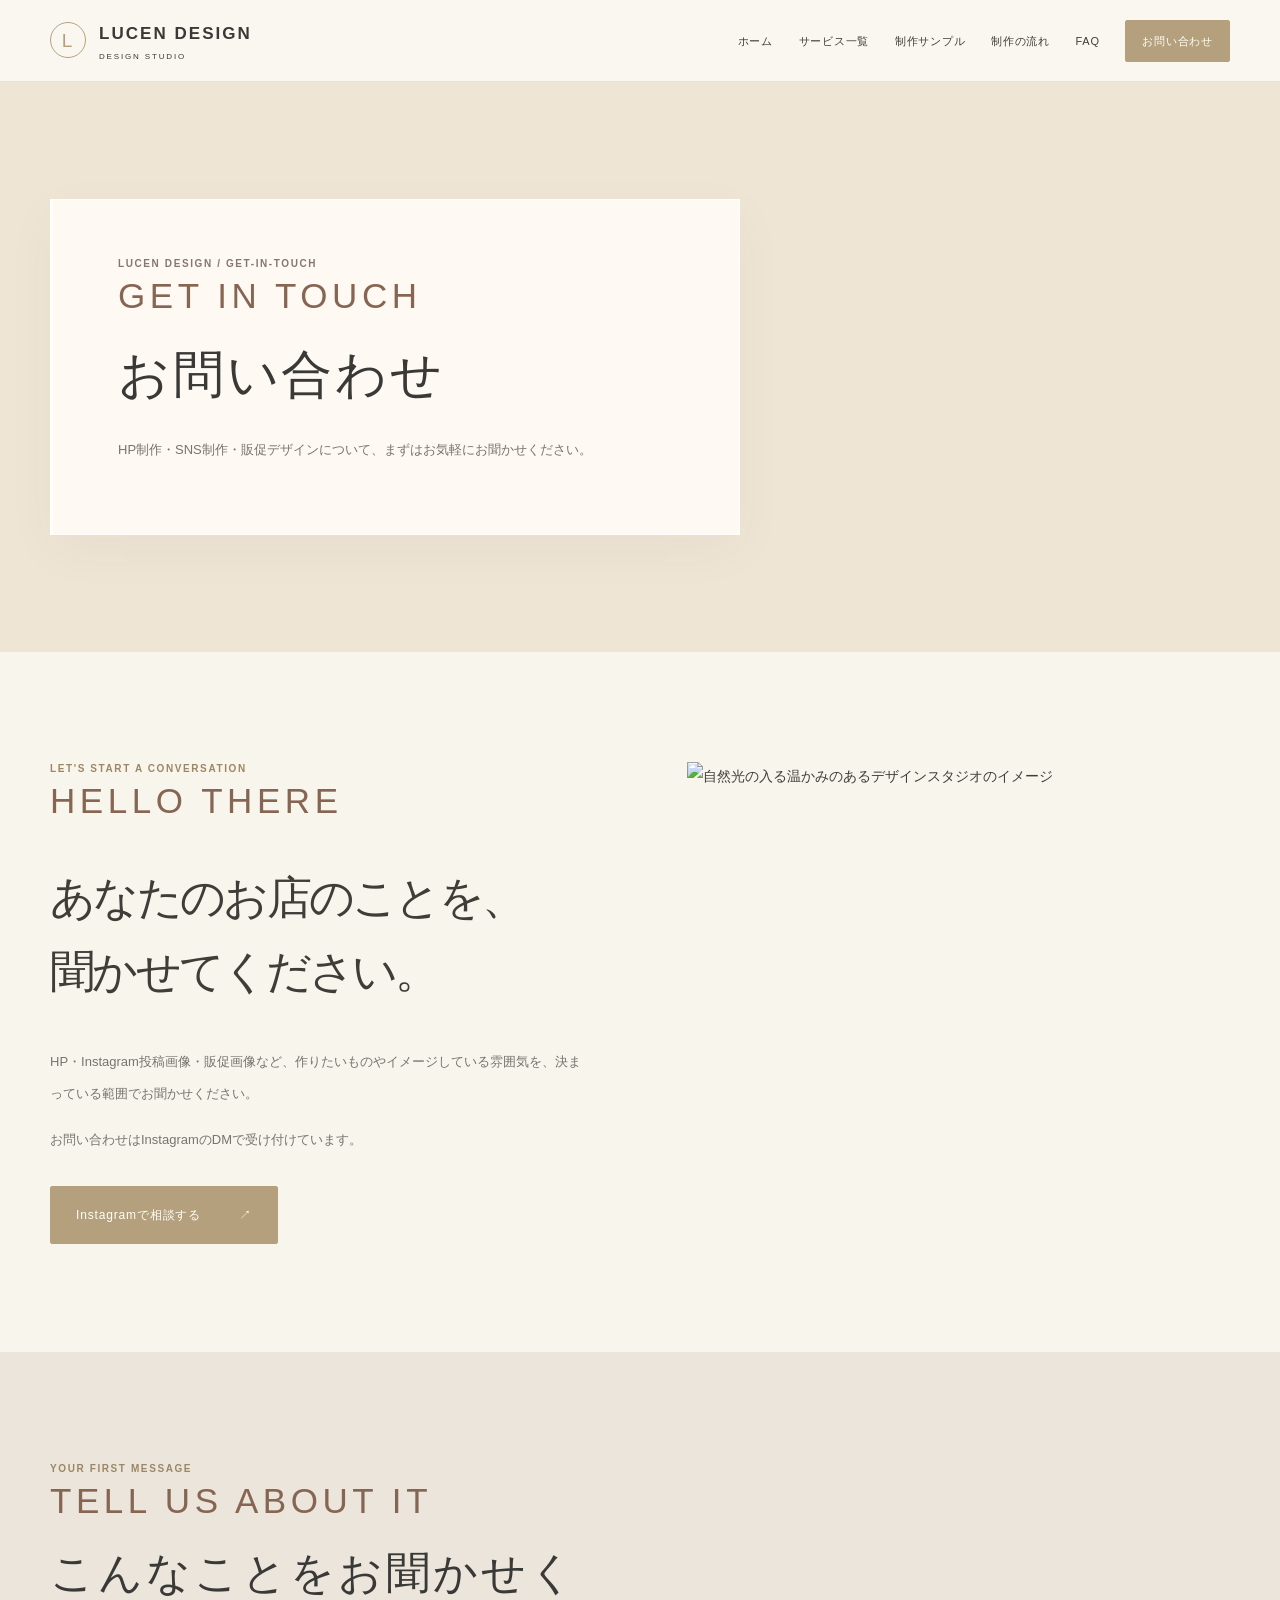
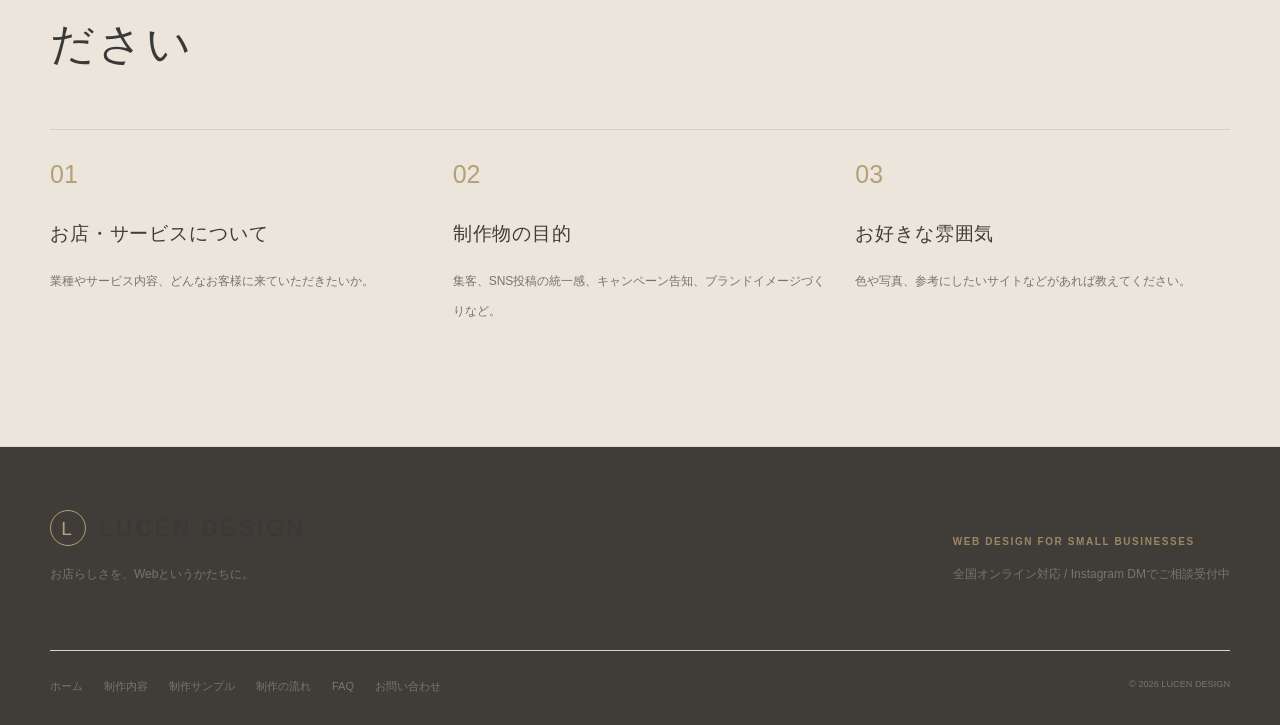
==== commit 529b1e06: "Load unified editorial minimal design v14" ====
--- a/contact/index.html
+++ b/contact/index.html
@@ -42,6 +42,6 @@
 /* Production QA v5 — consistent brown palette and readable small text */
 @media(max-width:720px){.nav a,.footer-links a,.project-info p,.value p,.step p,.work-disclaimer,.eyebrow,.footnote{font-size:12px!important;line-height:1.85}.nav{row-gap:8px}.hero-panel p,.subhero p{font-size:13px!important;line-height:2.2}.hero-panel{max-width:640px}.header-inner{padding-block:16px}}
 .skip-link{position:absolute;left:12px;top:-80px;background:#403d38;color:#fff;padding:9px 14px;z-index:999}.skip-link:focus{top:12px}
-</style><link rel="icon" type="image/svg+xml" href="../favicon.svg"><link rel="stylesheet" href="../ivory-theme.css?v=11"></head><body><a class="skip-link" href="#main">本文へスキップ</a><header class="site-header"><div class="wrap header-inner"><a class="brand" href="../" aria-label="LUCEN DESIGN ホーム"><span class="brand-symbol" aria-hidden="true">L</span><span>LUCEN DESIGN<small>DESIGN STUDIO</small></span></a><nav class="nav" aria-label="メインナビゲーション"><a href="../">ホーム</a><a href="../#design-services">サービス一覧</a><a href="../works/">制作サンプル</a><a href="../process/">制作の流れ</a><a href="../faq/">FAQ</a><a href="../contact/" aria-current="page" class="contact-link">お問い合わせ</a></nav></div></header><main id="main"><section class="subhero" style="background-image:url('https://images.unsplash.com/photo-1497366811353-6870744d04b2?auto=format&fit=crop&w=2200&q=88')"><div class="wrap"><div class="glass"><span class="eyebrow">LUCEN DESIGN / GET-IN-TOUCH</span><span class="editorial-label" lang="en">Get in touch</span><h1>お問い合わせ</h1><p>HP制作・SNS制作・販促デザインについて、まずはお気軽にお聞かせください。</p></div></div></section>
+</style><link rel="icon" type="image/svg+xml" href="../favicon.svg"><link rel="stylesheet" href="../ivory-theme.css?v=14"></head><body><a class="skip-link" href="#main">本文へスキップ</a><header class="site-header"><div class="wrap header-inner"><a class="brand" href="../" aria-label="LUCEN DESIGN ホーム"><span class="brand-symbol" aria-hidden="true">L</span><span>LUCEN DESIGN<small>DESIGN STUDIO</small></span></a><nav class="nav" aria-label="メインナビゲーション"><a href="../">ホーム</a><a href="../#design-services">サービス一覧</a><a href="../works/">制作サンプル</a><a href="../process/">制作の流れ</a><a href="../faq/">FAQ</a><a href="../contact/" aria-current="page" class="contact-link">お問い合わせ</a></nav></div></header><main id="main"><section class="subhero" style="background-image:url('https://images.unsplash.com/photo-1497366811353-6870744d04b2?auto=format&fit=crop&w=2200&q=88')"><div class="wrap"><div class="glass"><span class="eyebrow">LUCEN DESIGN / GET-IN-TOUCH</span><span class="editorial-label" lang="en">Get in touch</span><h1>お問い合わせ</h1><p>HP制作・SNS制作・販促デザインについて、まずはお気軽にお聞かせください。</p></div></div></section>
 <section class="section"><div class="wrap contact-panel"><div><span class="eyebrow">LET'S START A CONVERSATION</span><span class="editorial-label">Hello there</span><h2>あなたのお店のことを、<br>聞かせてください。</h2><p>HP・Instagram投稿画像・販促画像など、作りたいものやイメージしている雰囲気を、決まっている範囲でお聞かせください。</p><p>お問い合わせはInstagramのDMで受け付けています。</p><a class="button" href="https://www.instagram.com/lucen.design/" target="_blank" rel="noopener noreferrer">Instagramで相談する <span aria-hidden="true">↗</span></a></div><img src="https://images.unsplash.com/photo-1497366858526-0766cadbe8fa?auto=format&fit=crop&w=1400&q=85" alt="自然光の入る温かみのあるデザインスタジオのイメージ" loading="lazy"></div></section>
 <section class="section" style="background:#ebe5dc"><div class="wrap"><div class="section-head"><div><span class="eyebrow">YOUR FIRST MESSAGE</span><span class="editorial-label">Tell us about it</span><h2>こんなことをお聞かせください</h2></div></div><div class="values"><div class="value"><span class="number">01</span><h3>お店・サービスについて</h3><p>業種やサービス内容、どんなお客様に来ていただきたいか。</p></div><div class="value"><span class="number">02</span><h3>制作物の目的</h3><p>集客、SNS投稿の統一感、キャンペーン告知、ブランドイメージづくりなど。</p></div><div class="value"><span class="number">03</span><h3>お好きな雰囲気</h3><p>色や写真、参考にしたいサイトなどがあれば教えてください。</p></div></div></div></section></main><footer class="site-footer"><div class="wrap"><div class="footer-top"><div><a href="../" class="brand"><span class="brand-symbol" aria-hidden="true">L</span>LUCEN DESIGN</a><p>お店らしさを、Webというかたちに。</p></div><div><span class="eyebrow">WEB DESIGN FOR SMALL BUSINESSES</span><p>全国オンライン対応 / Instagram DMでご相談受付中</p></div></div><div class="footer-links"><a href="../">ホーム</a><a href="../services/">制作内容</a><a href="../works/">制作サンプル</a><a href="../process/">制作の流れ</a><a href="../faq/">FAQ</a><a href="../contact/">お問い合わせ</a><small>© 2026 LUCEN DESIGN</small></div></div></footer></body></html>
--- a/ivory-theme.css
+++ b/ivory-theme.css
@@ -43,3 +43,48 @@
 .lucen-consult h3{font-weight:400;font-size:24px;margin:8px 0}
 .lucen-consult p{color:#756f65;margin:0;font-size:12px}
 @media(max-width:760px){.lucen-service-grid{grid-template-columns:1fr}.lucen-service-card{min-height:210px}.lucen-consult{flex-direction:column;align-items:flex-start;padding:28px}}
+
+/* LUCEN Editorial Minimal — unified site-wide design, v14 */
+:root{--ink:#393a37;--muted:#77746e;--cream:#f8f7f3;--milk:#fffefa;--stone:#eeebe5;--taupe:#b4a07c;--forest:#b4a07c;--line:rgba(126,115,97,.19)}
+html{scroll-behavior:smooth}
+body{background:#f8f7f3;color:#393a37;-webkit-font-smoothing:antialiased}
+body,h1,h2,h3,h4,p,a,button{font-feature-settings:"palt" 1}
+h1,h2,h3{letter-spacing:.045em}
+p{line-height:1.95}
+a{transition:color .22s ease,background-color .22s ease,border-color .22s ease,opacity .22s ease}
+a:hover{opacity:.88}
+.site-header,.simple-header{background:rgba(255,254,250,.96);border-bottom:1px solid #e8e3d9;box-shadow:none}
+.brand,.simple-header strong{color:#393a37;letter-spacing:.12em}
+.brand-symbol{color:#b4a07c;border-color:#b4a07c}
+.nav a{letter-spacing:.07em}
+.nav .contact-link,.button,.cta-grid .button{background:#b4a07c!important;color:#fffefa!important;border:1px solid #b4a07c!important;box-shadow:none!important;border-radius:2px!important;font-weight:500;letter-spacing:.07em}
+.nav .contact-link:hover,.button:hover,.cta-grid .button:hover{background:#9f8964!important;border-color:#9f8964!important}
+.button.ghost{background:transparent!important;color:#393a37!important;border-color:#c7bba7!important}
+.hero-panel.glass,.glass,.simple-panel{background:rgba(255,254,250,.96);box-shadow:0 15px 48px rgba(65,58,47,.045);border-color:#e9e4da}
+.hero-panel{border-left:2px solid #b4a07c}
+.hero-panel h1,.subhero h1,.simple-main h1{color:#393a37;letter-spacing:.055em}
+.hero-panel p,.subhero p,.simple-main p{color:#77746e}
+.eyebrow,.editorial-label,.portrait-label{color:#9c8764;letter-spacing:.16em}
+.section-head h2,.intro-copy h2,.simple-main h2{color:#393a37;letter-spacing:.07em}
+.ticker,.ticker-inner{background:#f2eee7;color:#93846f}
+.work-section{background:#f3f0e9}
+.project,.editorial-card,.lucen-service-card,.sample-card{background:#fffefa;border:1px solid #e8e2d7;box-shadow:none}
+.project img,.portrait-frame img,.sample-card img{filter:saturate(.83) contrast(.98)}
+.lucen-service-grid{gap:22px}
+.lucen-service-card{padding:40px 32px;min-height:285px;transition:transform .25s ease,border-color .25s ease}
+.lucen-service-card:hover{transform:translateY(-3px);border-color:#c8b99d}
+.lucen-service-card h3{font-size:25px;color:#393a37;letter-spacing:.08em}
+.lucen-service-card p{color:#77746e}
+.lucen-service-card a,.hero-actions .text-link{color:#8b7859;border-bottom-color:#b4a07c}
+.lucen-consult,.cta-section{background:#eee9df;border:1px solid #e1d8c9;color:#393a37;box-shadow:none}
+.site-footer,.simple-footer{background:#eeebe5;color:#393a37;border-top:1px solid #e1dacf}
+.footer-top p,.footer-links,.footer-links small{color:#77746e}
+.simple-main{padding:84px 0 105px}
+.simple-main .simple-wrap>h1{margin-bottom:25px}
+.simple-panel{border-left:2px solid #b4a07c;padding:42px}
+.sample-grid{gap:24px}
+.sample-card{padding:12px}
+.sample-card figcaption{font-size:12px;letter-spacing:.05em}
+a:focus-visible,button:focus-visible{outline:2px solid #b4a07c;outline-offset:3px}
+@media(max-width:760px){.lucen-service-grid{grid-template-columns:1fr;gap:14px}.lucen-service-card{min-height:215px;padding:30px 26px}.simple-main{padding:55px 0 75px}.simple-panel{padding:26px}.lucen-consult{padding:28px}.hero-panel{border-left-width:2px}}
+@media(prefers-reduced-motion:reduce){html{scroll-behavior:auto}a,.lucen-service-card{transition:none}}
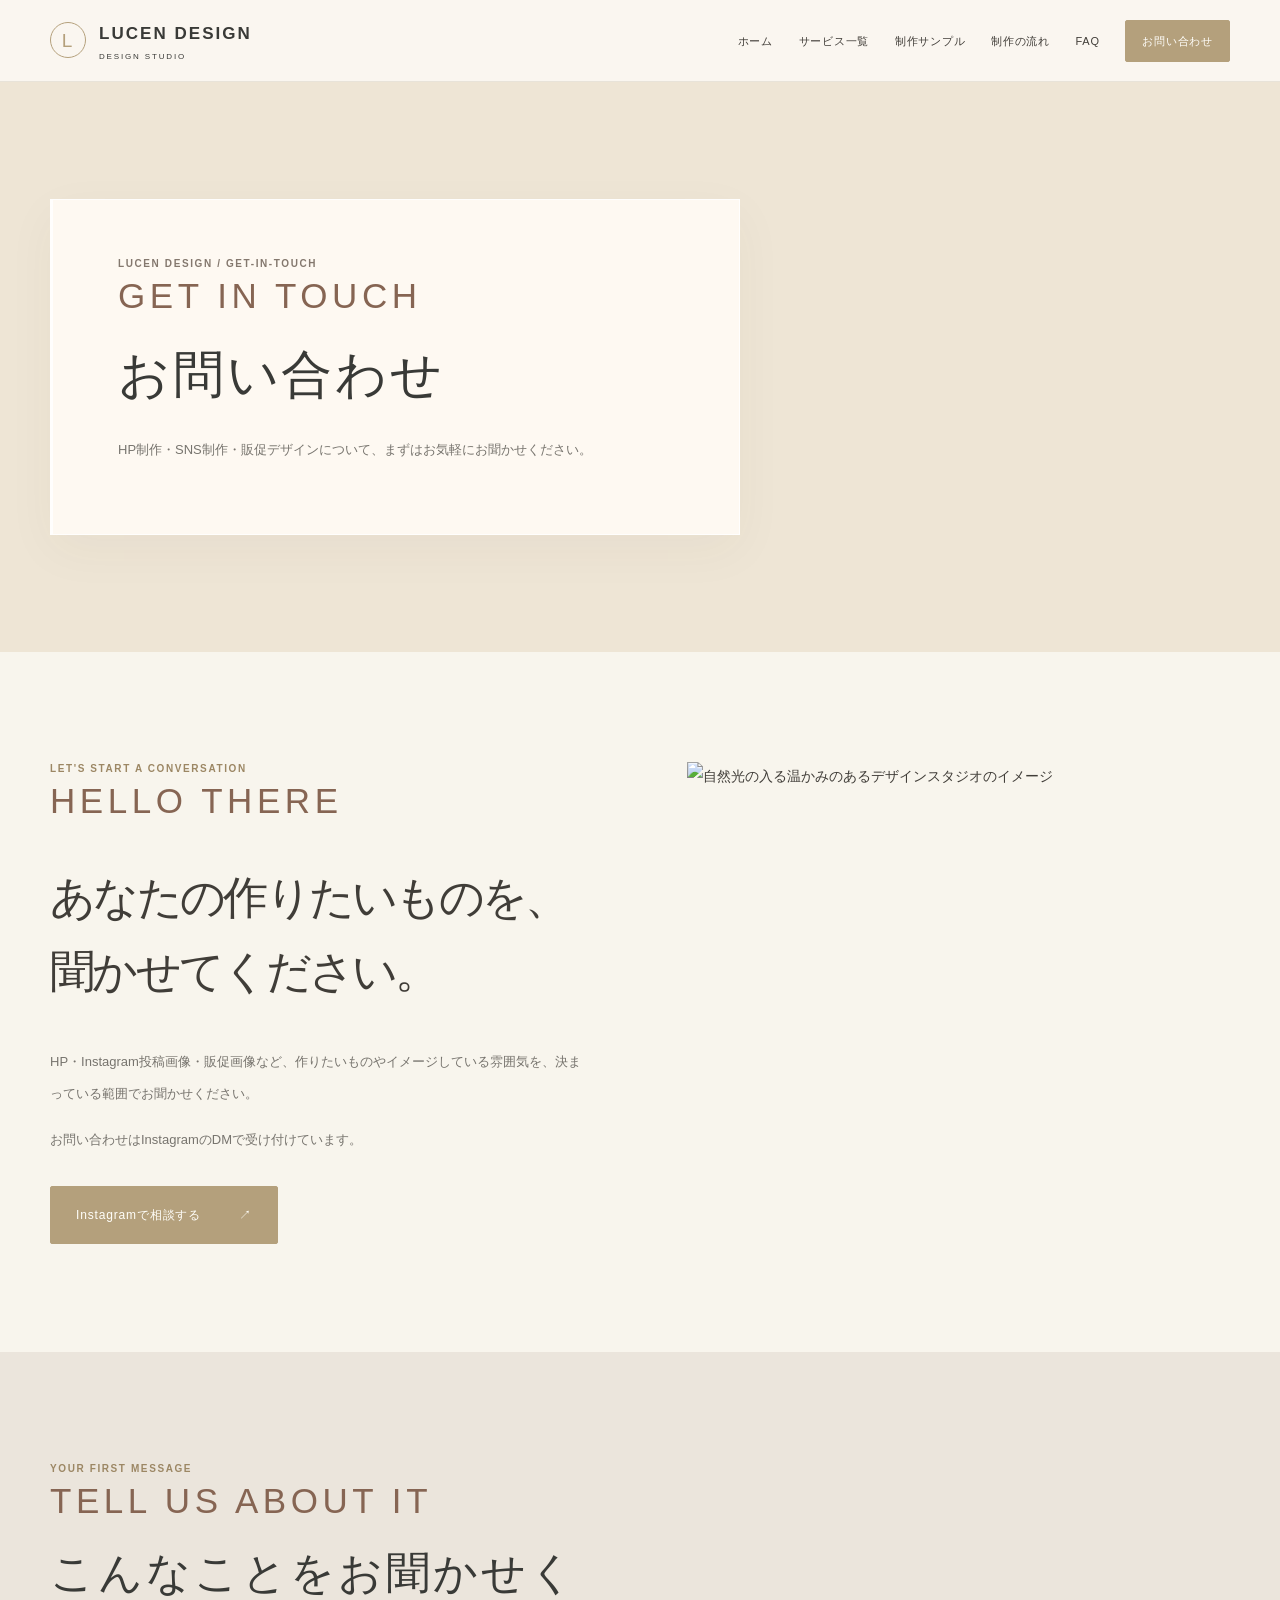
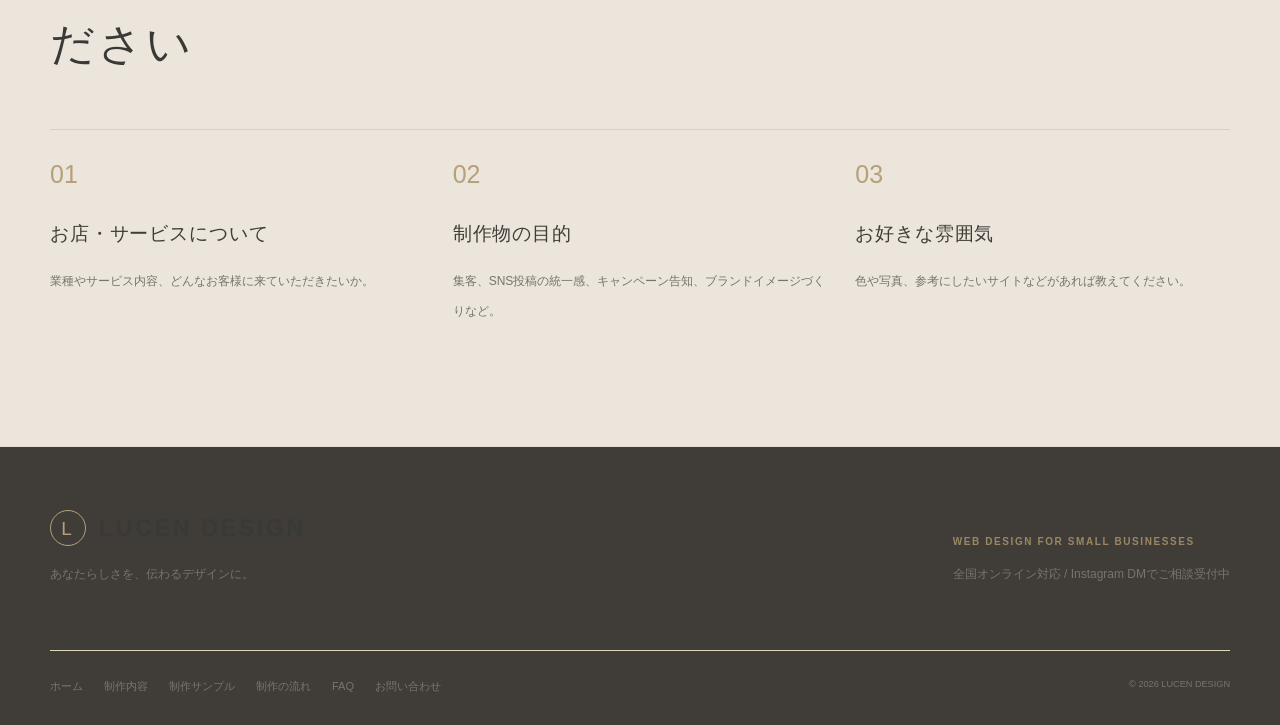
==== commit e7a541bf: "Rebalance site copy and portfolio across web SNS and promotional design" ====
--- a/contact/index.html
+++ b/contact/index.html
@@ -43,5 +43,5 @@
 @media(max-width:720px){.nav a,.footer-links a,.project-info p,.value p,.step p,.work-disclaimer,.eyebrow,.footnote{font-size:12px!important;line-height:1.85}.nav{row-gap:8px}.hero-panel p,.subhero p{font-size:13px!important;line-height:2.2}.hero-panel{max-width:640px}.header-inner{padding-block:16px}}
 .skip-link{position:absolute;left:12px;top:-80px;background:#403d38;color:#fff;padding:9px 14px;z-index:999}.skip-link:focus{top:12px}
 </style><link rel="icon" type="image/svg+xml" href="../favicon.svg"><link rel="stylesheet" href="../ivory-theme.css?v=14"></head><body><a class="skip-link" href="#main">本文へスキップ</a><header class="site-header"><div class="wrap header-inner"><a class="brand" href="../" aria-label="LUCEN DESIGN ホーム"><span class="brand-symbol" aria-hidden="true">L</span><span>LUCEN DESIGN<small>DESIGN STUDIO</small></span></a><nav class="nav" aria-label="メインナビゲーション"><a href="../">ホーム</a><a href="../#design-services">サービス一覧</a><a href="../works/">制作サンプル</a><a href="../process/">制作の流れ</a><a href="../faq/">FAQ</a><a href="../contact/" aria-current="page" class="contact-link">お問い合わせ</a></nav></div></header><main id="main"><section class="subhero" style="background-image:url('https://images.unsplash.com/photo-1497366811353-6870744d04b2?auto=format&fit=crop&w=2200&q=88')"><div class="wrap"><div class="glass"><span class="eyebrow">LUCEN DESIGN / GET-IN-TOUCH</span><span class="editorial-label" lang="en">Get in touch</span><h1>お問い合わせ</h1><p>HP制作・SNS制作・販促デザインについて、まずはお気軽にお聞かせください。</p></div></div></section>
-<section class="section"><div class="wrap contact-panel"><div><span class="eyebrow">LET'S START A CONVERSATION</span><span class="editorial-label">Hello there</span><h2>あなたのお店のことを、<br>聞かせてください。</h2><p>HP・Instagram投稿画像・販促画像など、作りたいものやイメージしている雰囲気を、決まっている範囲でお聞かせください。</p><p>お問い合わせはInstagramのDMで受け付けています。</p><a class="button" href="https://www.instagram.com/lucen.design/" target="_blank" rel="noopener noreferrer">Instagramで相談する <span aria-hidden="true">↗</span></a></div><img src="https://images.unsplash.com/photo-1497366858526-0766cadbe8fa?auto=format&fit=crop&w=1400&q=85" alt="自然光の入る温かみのあるデザインスタジオのイメージ" loading="lazy"></div></section>
-<section class="section" style="background:#ebe5dc"><div class="wrap"><div class="section-head"><div><span class="eyebrow">YOUR FIRST MESSAGE</span><span class="editorial-label">Tell us about it</span><h2>こんなことをお聞かせください</h2></div></div><div class="values"><div class="value"><span class="number">01</span><h3>お店・サービスについて</h3><p>業種やサービス内容、どんなお客様に来ていただきたいか。</p></div><div class="value"><span class="number">02</span><h3>制作物の目的</h3><p>集客、SNS投稿の統一感、キャンペーン告知、ブランドイメージづくりなど。</p></div><div class="value"><span class="number">03</span><h3>お好きな雰囲気</h3><p>色や写真、参考にしたいサイトなどがあれば教えてください。</p></div></div></div></section></main><footer class="site-footer"><div class="wrap"><div class="footer-top"><div><a href="../" class="brand"><span class="brand-symbol" aria-hidden="true">L</span>LUCEN DESIGN</a><p>お店らしさを、Webというかたちに。</p></div><div><span class="eyebrow">WEB DESIGN FOR SMALL BUSINESSES</span><p>全国オンライン対応 / Instagram DMでご相談受付中</p></div></div><div class="footer-links"><a href="../">ホーム</a><a href="../services/">制作内容</a><a href="../works/">制作サンプル</a><a href="../process/">制作の流れ</a><a href="../faq/">FAQ</a><a href="../contact/">お問い合わせ</a><small>© 2026 LUCEN DESIGN</small></div></div></footer></body></html>+<section class="section"><div class="wrap contact-panel"><div><span class="eyebrow">LET'S START A CONVERSATION</span><span class="editorial-label">Hello there</span><h2>あなたの作りたいものを、<br>聞かせてください。</h2><p>HP・Instagram投稿画像・販促画像など、作りたいものやイメージしている雰囲気を、決まっている範囲でお聞かせください。</p><p>お問い合わせはInstagramのDMで受け付けています。</p><a class="button" href="https://www.instagram.com/lucen.design/" target="_blank" rel="noopener noreferrer">Instagramで相談する <span aria-hidden="true">↗</span></a></div><img src="https://images.unsplash.com/photo-1497366858526-0766cadbe8fa?auto=format&fit=crop&w=1400&q=85" alt="自然光の入る温かみのあるデザインスタジオのイメージ" loading="lazy"></div></section>
+<section class="section" style="background:#ebe5dc"><div class="wrap"><div class="section-head"><div><span class="eyebrow">YOUR FIRST MESSAGE</span><span class="editorial-label">Tell us about it</span><h2>こんなことをお聞かせください</h2></div></div><div class="values"><div class="value"><span class="number">01</span><h3>お店・サービスについて</h3><p>業種やサービス内容、どんなお客様に来ていただきたいか。</p></div><div class="value"><span class="number">02</span><h3>制作物の目的</h3><p>集客、SNS投稿の統一感、キャンペーン告知、ブランドイメージづくりなど。</p></div><div class="value"><span class="number">03</span><h3>お好きな雰囲気</h3><p>色や写真、参考にしたいサイトなどがあれば教えてください。</p></div></div></div></section></main><footer class="site-footer"><div class="wrap"><div class="footer-top"><div><a href="../" class="brand"><span class="brand-symbol" aria-hidden="true">L</span>LUCEN DESIGN</a><p>あなたらしさを、伝わるデザインに。</p></div><div><span class="eyebrow">WEB DESIGN FOR SMALL BUSINESSES</span><p>全国オンライン対応 / Instagram DMでご相談受付中</p></div></div><div class="footer-links"><a href="../">ホーム</a><a href="../services/">制作内容</a><a href="../works/">制作サンプル</a><a href="../process/">制作の流れ</a><a href="../faq/">FAQ</a><a href="../contact/">お問い合わせ</a><small>© 2026 LUCEN DESIGN</small></div></div></footer></body></html>
